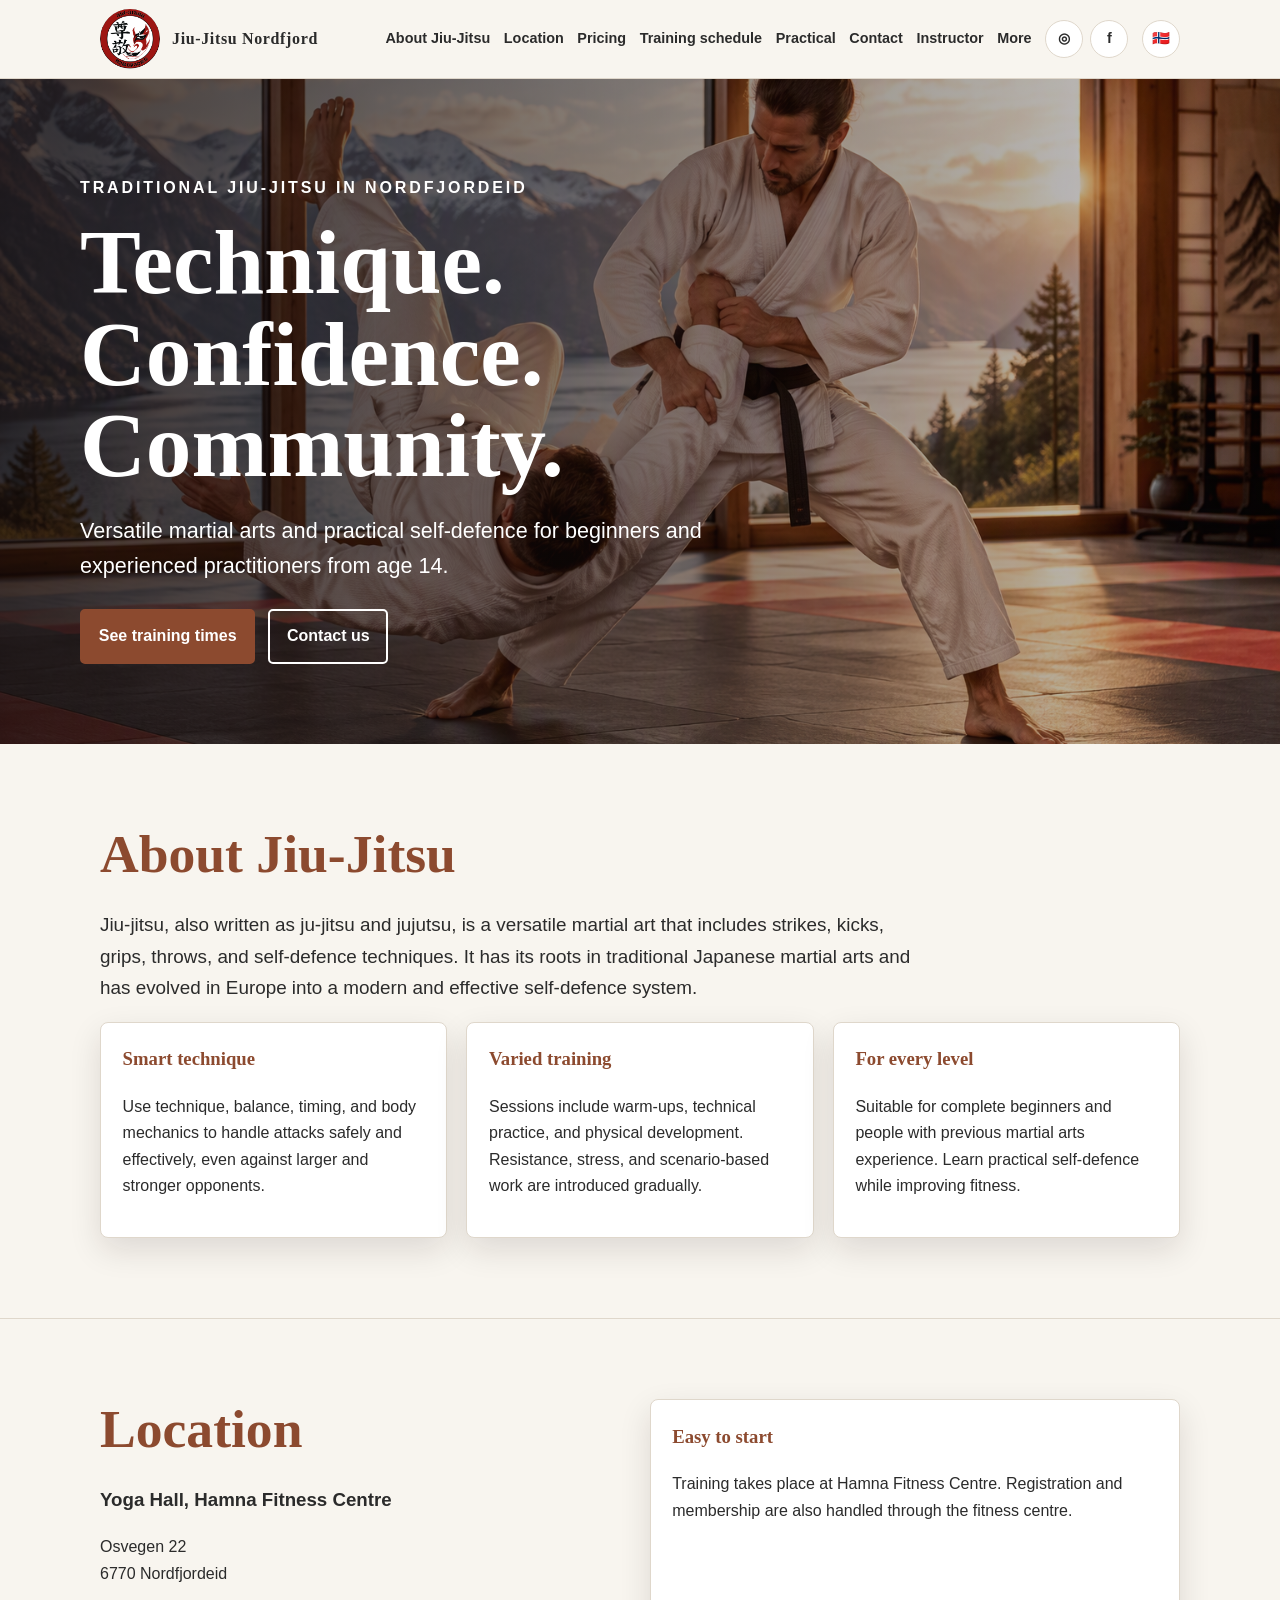
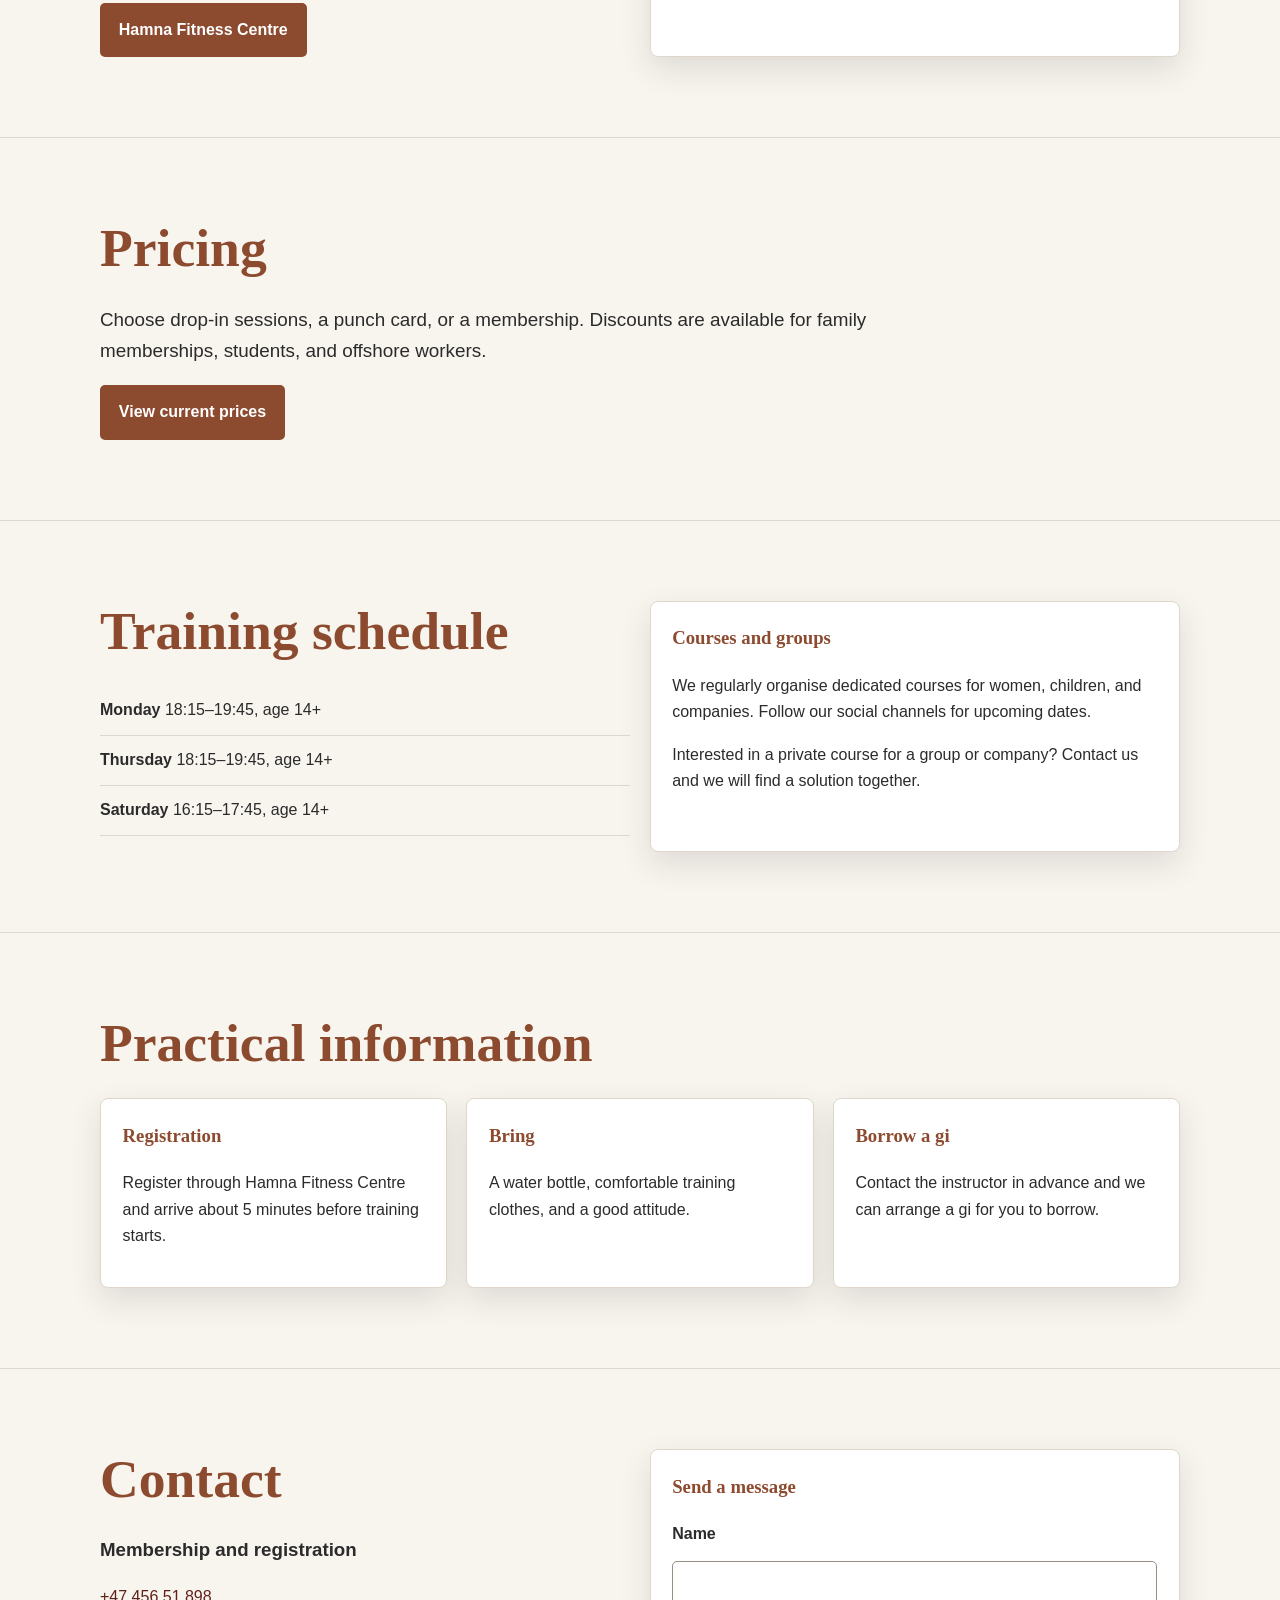
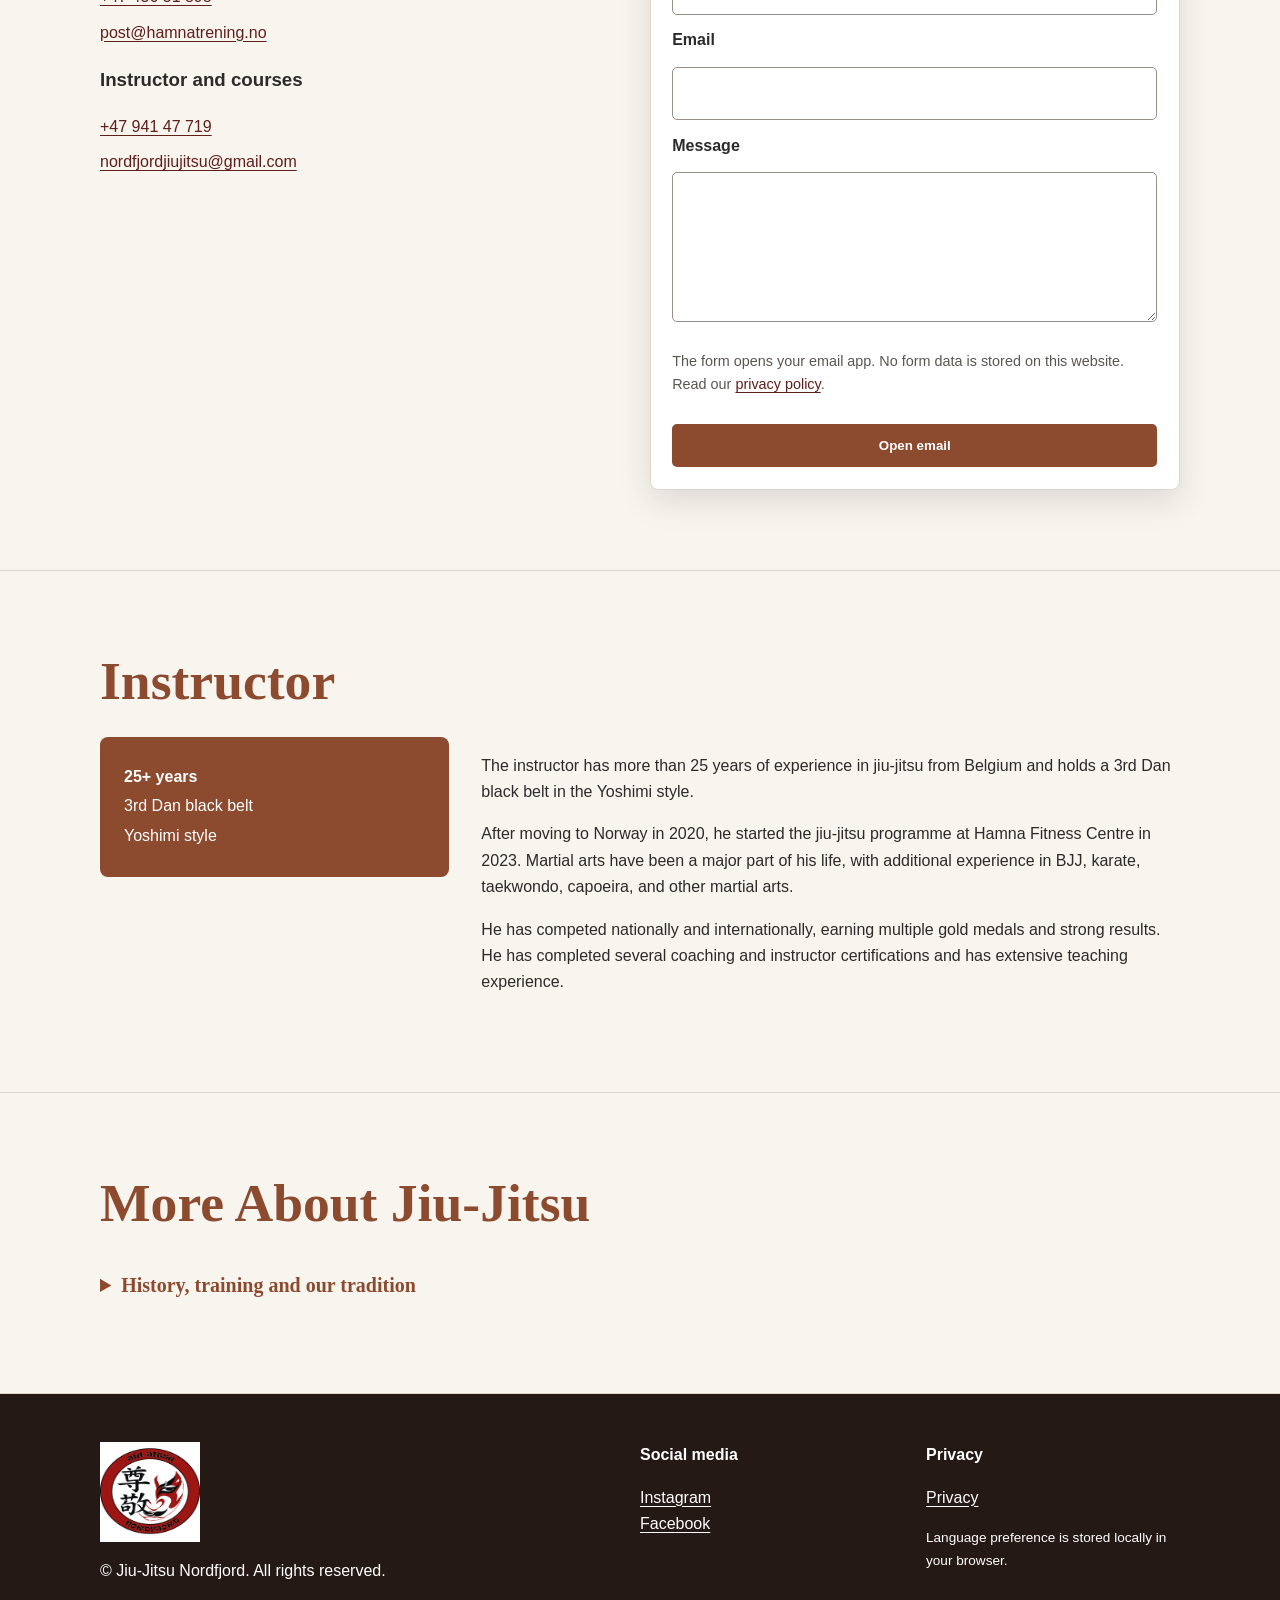
==== en/index.html @ de8ba575 "Add files via upload" ====
<!doctype html><html lang="en"><head><meta charset="utf-8"><meta name="viewport" content="width=device-width,initial-scale=1"><title>Jiu-Jitsu Nordfjord | Self-defence and martial arts in Nordfjordeid</title><meta name="description" content="Traditional jiu-jitsu training in Nordfjordeid. Learn self-defence, throws, strikes, grappling and movement in an inclusive group."><meta property="og:title" content="Jiu-Jitsu Nordfjord | Self-defence and martial arts in Nordfjordeid"><meta property="og:description" content="Traditional jiu-jitsu training in Nordfjordeid. Learn self-defence, throws, strikes, grappling and movement in an inclusive group."><meta property="og:type" content="website"><meta property="og:image" content="../assets/images/banner.png"><link rel="canonical" href="[FYLL INN ENDELEG URL]"><link rel="alternate" hreflang="nn" href="[FYLL INN NORSK URL]"><link rel="alternate" hreflang="en" href="[FYLL INN ENGELSK URL]"><link rel="icon" href="../favicon.png"><link rel="manifest" href="../site.webmanifest"><link rel="stylesheet" href="../assets/css/style.css"><script type="application/ld+json">{"@context":"https://schema.org","@type":"SportsOrganization","name":"Jiu-Jitsu Nordfjord","url":"[FYLL INN ENDELEG DOMENE]","email":"nordfjordjiujitsu@gmail.com","telephone":"+47 941 47 719","address":{"@type":"PostalAddress","streetAddress":"Osvegen 22","postalCode":"6770","addressLocality":"Nordfjordeid","addressCountry":"NO"},"sameAs":["https://www.instagram.com/jiujitsu.nordfjord/","https://www.facebook.com/p/Jiu-jitsu-Nordfjord-61555024577188/"]}</script></head><body data-base="../"><a class="skip" href="#about">Skip to content</a><header class="topbar"><nav class="nav" aria-label="Main navigation"><a class="brand" href="#top"><img src="../assets/images/logo.jpg" alt="Jiu-Jitsu Nordfjord logo"><span>Jiu-Jitsu Nordfjord</span></a><button class="menu" aria-expanded="false" aria-controls="navlinks">Menu</button><div id="navlinks" class="navlinks"><a href="#about">About Jiu-Jitsu</a><a href="#location">Location</a><a href="#price">Pricing</a><a href="#schedule">Training schedule</a><a href="#practical">Practical</a><a href="#contact">Contact</a><a href="#instructor">Instructor</a><a href="#more">More</a><div class="social" aria-label="Social media"><a class="iconlink" href="https://www.instagram.com/jiujitsu.nordfjord/" aria-label="Instagram">◎</a><a class="iconlink" href="https://www.facebook.com/p/Jiu-jitsu-Nordfjord-61555024577188/" aria-label="Facebook">f</a></div><a class="lang" data-lang="nn" href="../index.html" lang="nn" aria-label="Norsk">🇳🇴</a></div></nav></header><section class="hero"><div class="hero-inner"><p class="eyebrow">Traditional jiu-jitsu in Nordfjordeid</p><h1>Technique. Confidence. Community.</h1><p class="lead">Versatile martial arts and practical self-defence for beginners and experienced practitioners from age 14.</p><div class="actions"><a class="btn" href="#schedule">See training times</a><a class="btn alt" href="#contact">Contact us</a></div></div></section>
<main><section id="about" class="section"><div class="wrap"><h2>About Jiu-Jitsu</h2><p class="intro">Jiu-jitsu, also written as ju-jitsu and jujutsu, is a versatile martial art that includes strikes, kicks, grips, throws, and self-defence techniques. It has its roots in traditional Japanese martial arts and has evolved in Europe into a modern and effective self-defence system.</p><div class="grid"><div class="card"><h3>Smart technique</h3><p>Use technique, balance, timing, and body mechanics to handle attacks safely and effectively, even against larger and stronger opponents.</p></div><div class="card"><h3>Varied training</h3><p>Sessions include warm-ups, technical practice, and physical development. Resistance, stress, and scenario-based work are introduced gradually.</p></div><div class="card"><h3>For every level</h3><p>Suitable for complete beginners and people with previous martial arts experience. Learn practical self-defence while improving fitness.</p></div></div></div></section>
<section id="location" class="section"><div class="wrap grid two"><div><h2>Location</h2><h3>Yoga Hall, Hamna Fitness Centre</h3><p>Osvegen 22<br>6770 Nordfjordeid</p><a class="btn" href="https://hamnatrening.no/">Hamna Fitness Centre</a></div><div class="card"><h3>Easy to start</h3><p>Training takes place at Hamna Fitness Centre. Registration and membership are also handled through the fitness centre.</p></div></div></section>
<section id="price" class="section"><div class="wrap"><h2>Pricing</h2><p class="intro">Choose drop-in sessions, a punch card, or a membership. Discounts are available for family memberships, students, and offshore workers.</p><a class="btn" href="https://hamnatrening.no/nyemedlemskap">View current prices</a></div></section>
<section id="schedule" class="section"><div class="wrap grid two"><div><h2>Training schedule</h2><ul class="schedule"><li><strong>Monday</strong> 18:15–19:45, age 14+</li><li><strong>Thursday</strong> 18:15–19:45, age 14+</li><li><strong>Saturday</strong> 16:15–17:45, age 14+</li></ul></div><div class="card"><h3>Courses and groups</h3><p>We regularly organise dedicated courses for women, children, and companies. Follow our social channels for upcoming dates.</p><p>Interested in a private course for a group or company? Contact us and we will find a solution together.</p></div></div></section>
<section id="practical" class="section"><div class="wrap"><h2>Practical information</h2><div class="grid"><div class="card"><h3>Registration</h3><p>Register through Hamna Fitness Centre and arrive about 5 minutes before training starts.</p></div><div class="card"><h3>Bring</h3><p>A water bottle, comfortable training clothes, and a good attitude.</p></div><div class="card"><h3>Borrow a gi</h3><p>Contact the instructor in advance and we can arrange a gi for you to borrow.</p></div></div></div></section>
<section id="contact" class="section"><div class="wrap grid two"><div><h2>Contact</h2><h3>Membership and registration</h3><ul class="contact-list"><li><a href="tel:+4745651898">+47 456 51 898</a></li><li><a href="mailto:post@hamnatrening.no">post@hamnatrening.no</a></li></ul><h3>Instructor and courses</h3><ul class="contact-list"><li><a href="tel:+4794147719">+47 941 47 719</a></li><li><a href="mailto:nordfjordjiujitsu@gmail.com">nordfjordjiujitsu@gmail.com</a></li></ul></div><div class="card"><h3>Send a message</h3><form id="contact-form" class="form"><label for="name">Name</label><input id="name" name="name" autocomplete="name" required><label for="email">Email</label><input id="email" name="email" type="email" autocomplete="email" required><label for="message">Message</label><textarea id="message" name="message" required></textarea><p class="note">The form opens your email app. No form data is stored on this website. Read our <a href="privacy.html">privacy policy</a>.</p><button class="btn" type="submit">Open email</button></form></div></div></section>
<section id="instructor" class="section"><div class="wrap"><h2>Instructor</h2><div class="instructor"><div class="badge"><p><strong>25+ years</strong></p><p>3rd Dan black belt</p><p>Yoshimi style</p></div><div><p>The instructor has more than 25 years of experience in jiu-jitsu from Belgium and holds a 3rd Dan black belt in the Yoshimi style.</p><p>After moving to Norway in 2020, he started the jiu-jitsu programme at Hamna Fitness Centre in 2023. Martial arts have been a major part of his life, with additional experience in BJJ, karate, taekwondo, capoeira, and other martial arts.</p><p>He has competed nationally and internationally, earning multiple gold medals and strong results. He has completed several coaching and instructor certifications and has extensive teaching experience.</p></div></div></div></section>
<section id="more" class="section"><div class="wrap"><h2>More About Jiu-Jitsu</h2><details class="details"><summary>History, training and our tradition</summary><p>Jiu-jitsu is a modern and versatile martial art that includes strikes, kicks, grappling, throws, breakfalls, joint locks, and escape techniques. Although its roots lie in traditional Japanese martial arts, it has evolved in Europe under the influence of boxing, wrestling, and other combat disciplines.</p><p>You learn to use an opponent's strength and movement to your advantage through technique, timing, balance, and body mechanics. Training consists of warm-ups, technical drills, practical exercises, sparring, and scenario-based training.</p><p>Our club is built on a European jiu-jitsu tradition that traces its roots to the Japanese pioneers who introduced jujutsu to Europe in the early 1900s. The style has been refined through several generations of instructors, with a focus on practical self-defence and effective teaching.</p><p>We create an inclusive environment where training is adapted to the participant's level and goals. Everyone is warmly welcome to join.</p></details></div></section></main><footer class="footer"><div class="wrap footer-grid"><div><img src="../assets/images/logo.jpg" alt="" width="100" height="100"><p>© Jiu-Jitsu Nordfjord. All rights reserved.</p></div><div><strong>Social media</strong><p><a href="https://www.instagram.com/jiujitsu.nordfjord/">Instagram</a><br><a href="https://www.facebook.com/p/Jiu-jitsu-Nordfjord-61555024577188/">Facebook</a></p></div><div><strong>Privacy</strong><p><a href="privacy.html">Privacy</a></p><p class="small">Language preference is stored locally in your browser.</p></div></div></footer><script src="../assets/js/main.js" defer></script></body></html>
---- assets/css/style.css ----
:root{--ink:#2b2b2b;--paper:#f8f5ef;--accent:#8c4a2f;--deep:#601f19;--white:#fff;--line:#dfd7cb;--shadow:0 12px 32px rgba(30,20,15,.12);--max:1120px}
*{box-sizing:border-box}html{scroll-behavior:smooth;scroll-padding-top:90px}body{margin:0;color:var(--ink);background:var(--paper);font-family:Lato,Arial,sans-serif;line-height:1.65}img{max-width:100%;display:block}a{color:var(--deep);text-underline-offset:3px}.skip{position:absolute;left:-9999px}.skip:focus{left:1rem;top:1rem;z-index:999;background:#fff;padding:.8rem}.topbar{position:sticky;top:0;z-index:100;background:rgba(248,245,239,.96);border-bottom:1px solid var(--line);backdrop-filter:blur(8px)}.nav{max-width:var(--max);margin:auto;min-height:78px;padding:.55rem 1.25rem;display:flex;align-items:center;gap:1rem}.brand{display:flex;align-items:center;gap:.75rem;text-decoration:none;color:var(--ink);font-family:Cinzel,Georgia,serif;font-weight:700;letter-spacing:.04em}.brand img{width:60px;height:60px;border-radius:50%;object-fit:cover}.navlinks{margin-left:auto;display:flex;align-items:center;gap:.85rem}.navlinks a{text-decoration:none;color:var(--ink);font-size:.9rem;font-weight:700}.navlinks a:hover,.navlinks a:focus{color:var(--accent)}.social{display:flex;gap:.45rem}.iconlink,.lang{display:inline-grid;place-items:center;min-width:38px;height:38px;border:1px solid var(--line);border-radius:20px;background:#fff;text-decoration:none;font-weight:800}.menu{display:none;border:1px solid var(--line);background:#fff;border-radius:8px;padding:.65rem;font-weight:700}.hero{min-height:72vh;position:relative;display:grid;place-items:center;color:#fff;background:linear-gradient(90deg,rgba(20,10,8,.78),rgba(20,10,8,.2)),url('../images/banner.png') center/cover}.hero-inner{width:min(var(--max),calc(100% - 2.5rem));padding:5rem 0}.eyebrow{text-transform:uppercase;letter-spacing:.18em;font-weight:800}.hero h1{font:700 clamp(2.5rem,8vw,5.7rem)/1 Cinzel,Georgia,serif;margin:.4rem 0;max-width:850px}.lead{font-size:clamp(1.1rem,2vw,1.35rem);max-width:680px}.actions{display:flex;gap:.8rem;flex-wrap:wrap;margin-top:1.6rem}.btn{display:inline-block;border-radius:5px;padding:.75rem 1.05rem;background:var(--accent);color:#fff;text-decoration:none;font-weight:800;border:2px solid var(--accent)}.btn.alt{background:transparent;border-color:#fff}.wrap{max-width:var(--max);margin:auto;padding:0 1.25rem}.section{padding:5rem 0;border-bottom:1px solid var(--line)}.section h2,.legal h1{font:700 clamp(2rem,5vw,3.35rem)/1.15 Cinzel,Georgia,serif;color:var(--accent);margin:0 0 1.5rem}.intro{font-size:1.18rem;max-width:830px}.grid{display:grid;grid-template-columns:repeat(3,1fr);gap:1.2rem}.grid.two{grid-template-columns:repeat(2,1fr)}.card{background:#fff;border:1px solid var(--line);padding:1.35rem;border-radius:8px;box-shadow:var(--shadow)}.card h3{font-family:Cinzel,Georgia,serif;color:var(--accent);margin-top:0}.schedule{list-style:none;padding:0}.schedule li{padding:.7rem 0;border-bottom:1px solid var(--line)}.contact-list{list-style:none;padding:0}.contact-list li{margin:.55rem 0}.form{display:grid;gap:.8rem}.form label{font-weight:800}.form input,.form textarea{width:100%;padding:.8rem;border:1px solid #978f84;border-radius:5px;background:#fff;font:inherit}.form textarea{min-height:150px}.note{font-size:.9rem;color:#5d554e}.instructor{display:grid;grid-template-columns:1fr 2fr;gap:2rem;align-items:start}.badge{background:var(--accent);color:#fff;padding:1.5rem;border-radius:8px}.badge p{margin:.2rem 0}.details{max-width:850px}.details summary{cursor:pointer;font:700 1.25rem Cinzel,Georgia,serif;color:var(--accent);padding:1rem 0}.details[open] summary{margin-bottom:1rem}.footer{background:#241915;color:#fff;padding:3rem 0}.footer a{color:#fff}.footer-grid{display:grid;grid-template-columns:2fr 1fr 1fr;gap:2rem}.legal{max-width:900px;margin:auto;padding:4rem 1.25rem}.legal h2{font-family:Cinzel,Georgia,serif;color:var(--accent);margin-top:2rem}.placeholder{background:#fff1c9;border-left:4px solid #bb7b00;padding:.8rem}.small{font-size:.85rem}.generated-note{font-size:.78rem;opacity:.85}
@media(max-width:900px){.menu{display:block;margin-left:auto}.navlinks{display:none;position:absolute;top:78px;left:0;right:0;background:var(--paper);padding:1rem 1.25rem;border-bottom:1px solid var(--line);flex-direction:column;align-items:flex-start}.navlinks.open{display:flex}.grid,.grid.two,.instructor,.footer-grid{grid-template-columns:1fr}.hero{min-height:64vh}.section{padding:3.5rem 0}.brand span{font-size:.9rem}}
@media(prefers-reduced-motion:reduce){html{scroll-behavior:auto}*{animation:none!important;transition:none!important}}
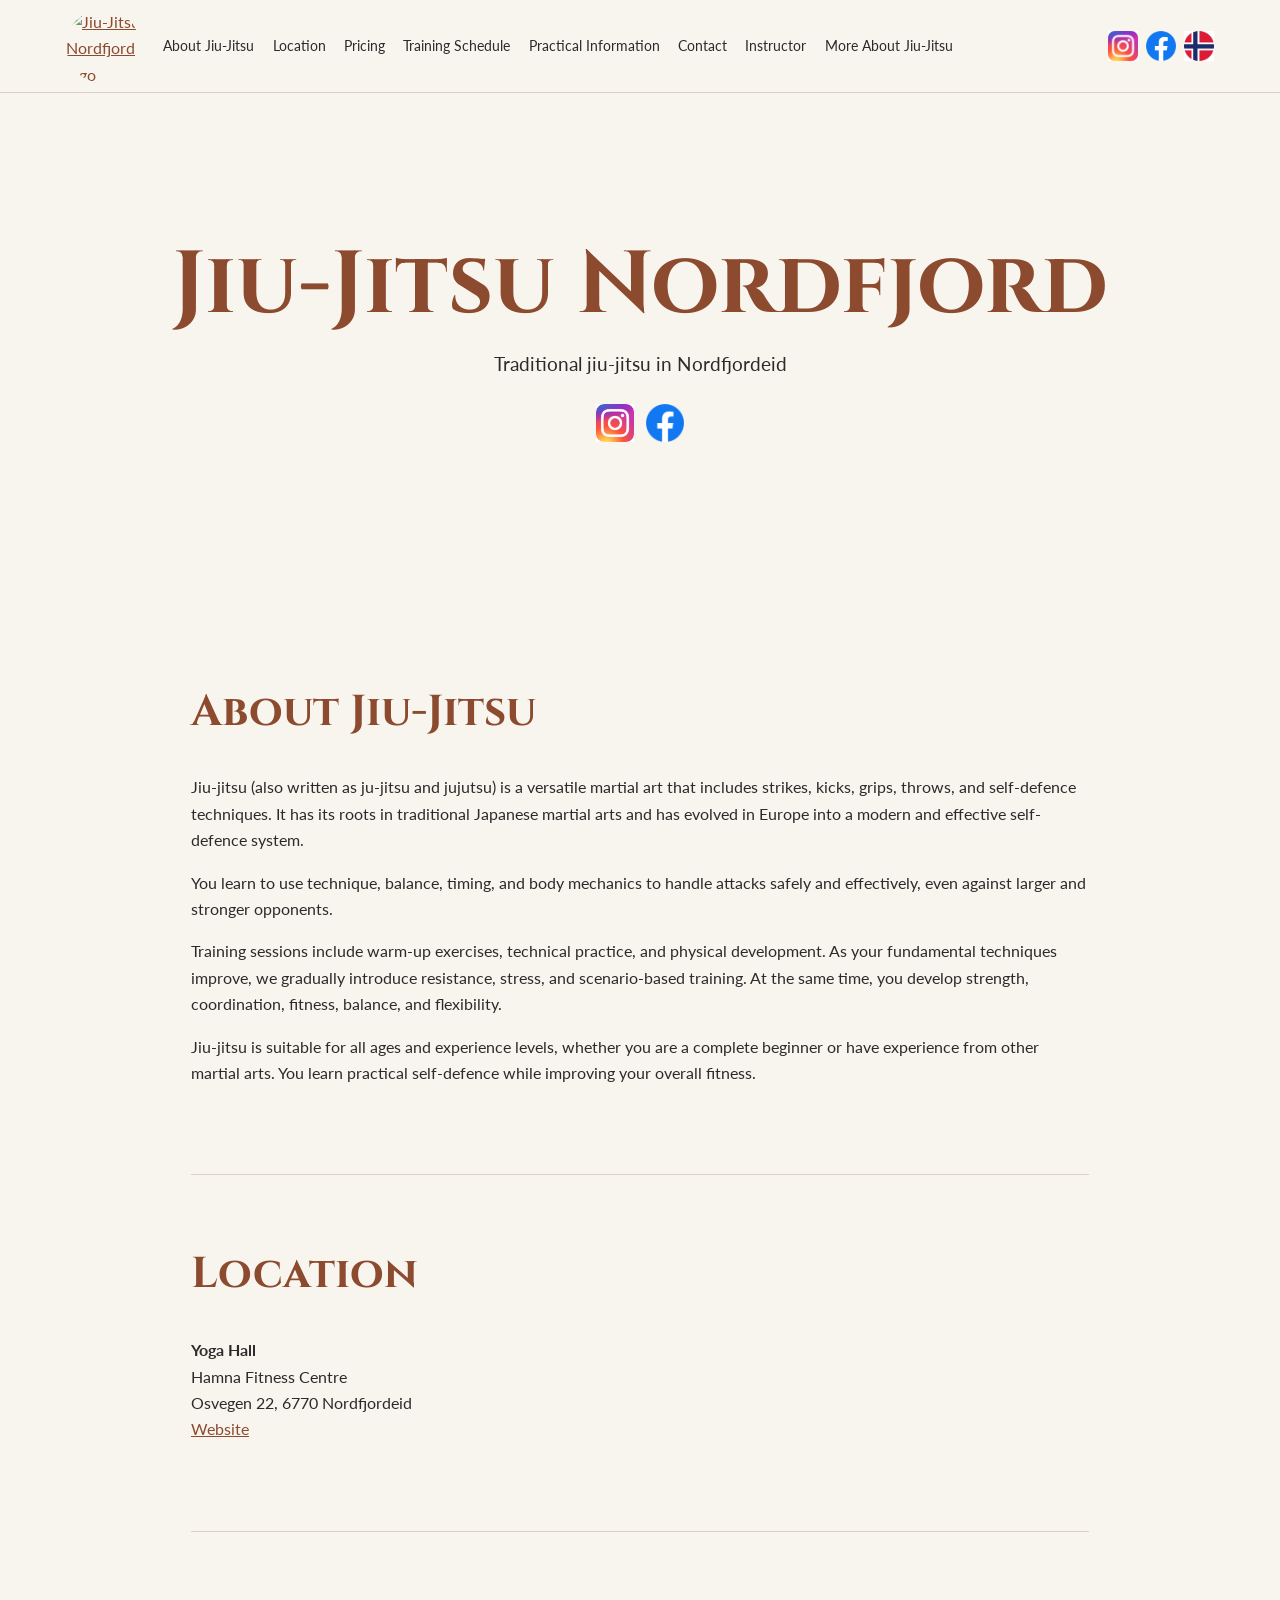
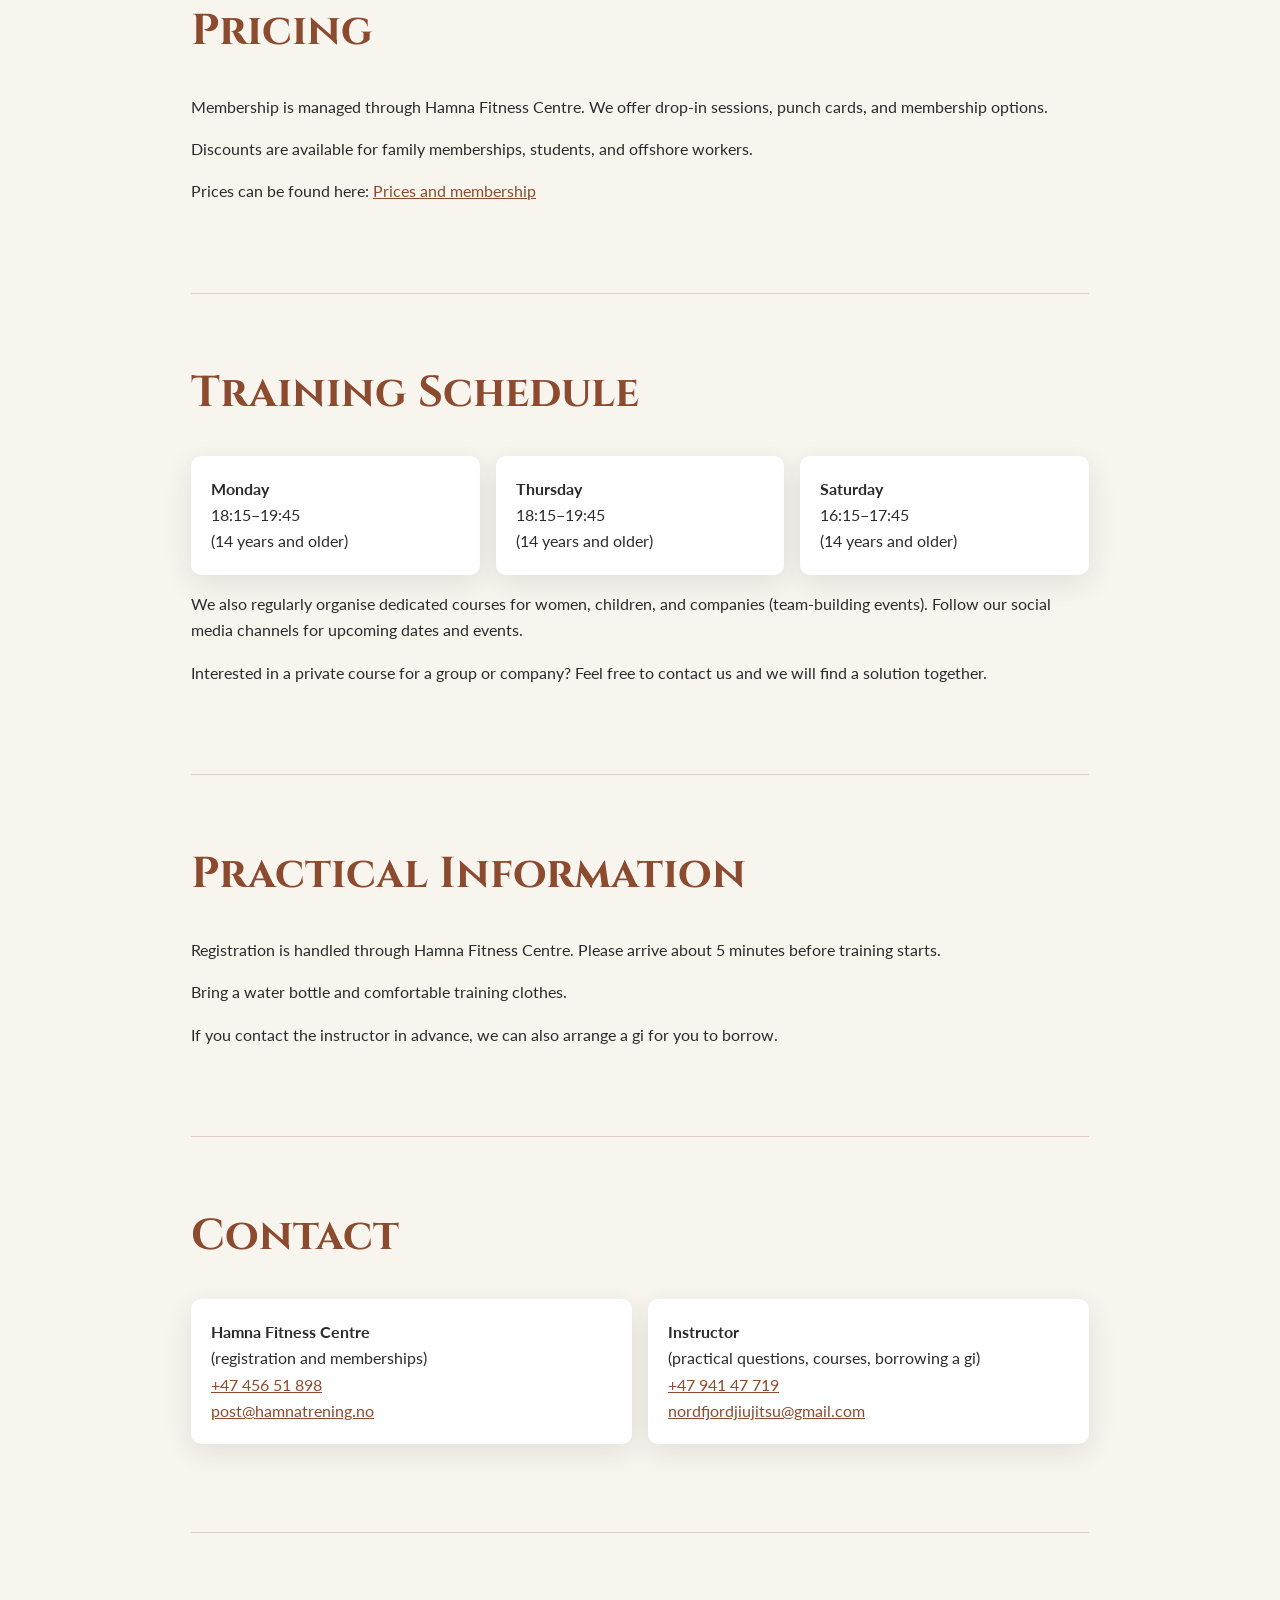
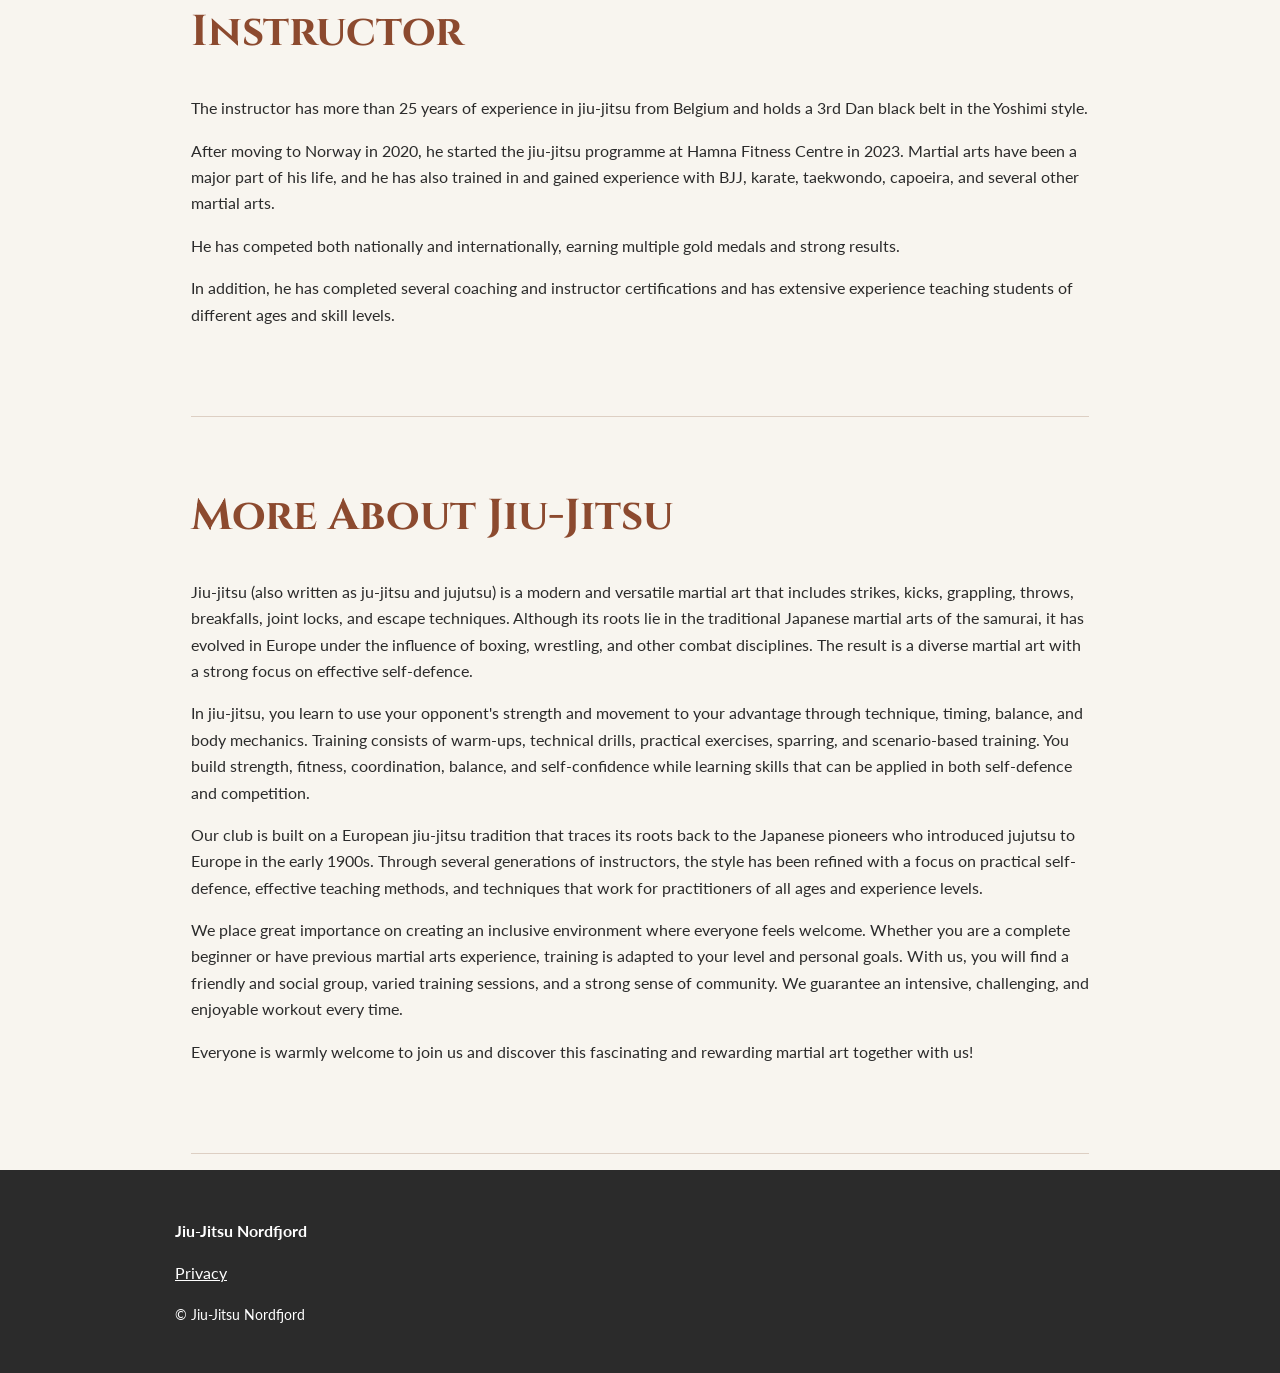
==== commit d9d65f6e: "Update" ====
--- a/en/index.html
+++ b/en/index.html
@@ -1,9 +1 @@
-<!doctype html><html lang="en"><head><meta charset="utf-8"><meta name="viewport" content="width=device-width,initial-scale=1"><title>Jiu-Jitsu Nordfjord | Self-defence and martial arts in Nordfjordeid</title><meta name="description" content="Traditional jiu-jitsu training in Nordfjordeid. Learn self-defence, throws, strikes, grappling and movement in an inclusive group."><meta property="og:title" content="Jiu-Jitsu Nordfjord | Self-defence and martial arts in Nordfjordeid"><meta property="og:description" content="Traditional jiu-jitsu training in Nordfjordeid. Learn self-defence, throws, strikes, grappling and movement in an inclusive group."><meta property="og:type" content="website"><meta property="og:image" content="../assets/images/banner.png"><link rel="canonical" href="[FYLL INN ENDELEG URL]"><link rel="alternate" hreflang="nn" href="[FYLL INN NORSK URL]"><link rel="alternate" hreflang="en" href="[FYLL INN ENGELSK URL]"><link rel="icon" href="../favicon.png"><link rel="manifest" href="../site.webmanifest"><link rel="stylesheet" href="../assets/css/style.css"><script type="application/ld+json">{"@context":"https://schema.org","@type":"SportsOrganization","name":"Jiu-Jitsu Nordfjord","url":"[FYLL INN ENDELEG DOMENE]","email":"nordfjordjiujitsu@gmail.com","telephone":"+47 941 47 719","address":{"@type":"PostalAddress","streetAddress":"Osvegen 22","postalCode":"6770","addressLocality":"Nordfjordeid","addressCountry":"NO"},"sameAs":["https://www.instagram.com/jiujitsu.nordfjord/","https://www.facebook.com/p/Jiu-jitsu-Nordfjord-61555024577188/"]}</script></head><body data-base="../"><a class="skip" href="#about">Skip to content</a><header class="topbar"><nav class="nav" aria-label="Main navigation"><a class="brand" href="#top"><img src="../assets/images/logo.jpg" alt="Jiu-Jitsu Nordfjord logo"><span>Jiu-Jitsu Nordfjord</span></a><button class="menu" aria-expanded="false" aria-controls="navlinks">Menu</button><div id="navlinks" class="navlinks"><a href="#about">About Jiu-Jitsu</a><a href="#location">Location</a><a href="#price">Pricing</a><a href="#schedule">Training schedule</a><a href="#practical">Practical</a><a href="#contact">Contact</a><a href="#instructor">Instructor</a><a href="#more">More</a><div class="social" aria-label="Social media"><a class="iconlink" href="https://www.instagram.com/jiujitsu.nordfjord/" aria-label="Instagram">◎</a><a class="iconlink" href="https://www.facebook.com/p/Jiu-jitsu-Nordfjord-61555024577188/" aria-label="Facebook">f</a></div><a class="lang" data-lang="nn" href="../index.html" lang="nn" aria-label="Norsk">🇳🇴</a></div></nav></header><section class="hero"><div class="hero-inner"><p class="eyebrow">Traditional jiu-jitsu in Nordfjordeid</p><h1>Technique. Confidence. Community.</h1><p class="lead">Versatile martial arts and practical self-defence for beginners and experienced practitioners from age 14.</p><div class="actions"><a class="btn" href="#schedule">See training times</a><a class="btn alt" href="#contact">Contact us</a></div></div></section>
-<main><section id="about" class="section"><div class="wrap"><h2>About Jiu-Jitsu</h2><p class="intro">Jiu-jitsu, also written as ju-jitsu and jujutsu, is a versatile martial art that includes strikes, kicks, grips, throws, and self-defence techniques. It has its roots in traditional Japanese martial arts and has evolved in Europe into a modern and effective self-defence system.</p><div class="grid"><div class="card"><h3>Smart technique</h3><p>Use technique, balance, timing, and body mechanics to handle attacks safely and effectively, even against larger and stronger opponents.</p></div><div class="card"><h3>Varied training</h3><p>Sessions include warm-ups, technical practice, and physical development. Resistance, stress, and scenario-based work are introduced gradually.</p></div><div class="card"><h3>For every level</h3><p>Suitable for complete beginners and people with previous martial arts experience. Learn practical self-defence while improving fitness.</p></div></div></div></section>
-<section id="location" class="section"><div class="wrap grid two"><div><h2>Location</h2><h3>Yoga Hall, Hamna Fitness Centre</h3><p>Osvegen 22<br>6770 Nordfjordeid</p><a class="btn" href="https://hamnatrening.no/">Hamna Fitness Centre</a></div><div class="card"><h3>Easy to start</h3><p>Training takes place at Hamna Fitness Centre. Registration and membership are also handled through the fitness centre.</p></div></div></section>
-<section id="price" class="section"><div class="wrap"><h2>Pricing</h2><p class="intro">Choose drop-in sessions, a punch card, or a membership. Discounts are available for family memberships, students, and offshore workers.</p><a class="btn" href="https://hamnatrening.no/nyemedlemskap">View current prices</a></div></section>
-<section id="schedule" class="section"><div class="wrap grid two"><div><h2>Training schedule</h2><ul class="schedule"><li><strong>Monday</strong> 18:15–19:45, age 14+</li><li><strong>Thursday</strong> 18:15–19:45, age 14+</li><li><strong>Saturday</strong> 16:15–17:45, age 14+</li></ul></div><div class="card"><h3>Courses and groups</h3><p>We regularly organise dedicated courses for women, children, and companies. Follow our social channels for upcoming dates.</p><p>Interested in a private course for a group or company? Contact us and we will find a solution together.</p></div></div></section>
-<section id="practical" class="section"><div class="wrap"><h2>Practical information</h2><div class="grid"><div class="card"><h3>Registration</h3><p>Register through Hamna Fitness Centre and arrive about 5 minutes before training starts.</p></div><div class="card"><h3>Bring</h3><p>A water bottle, comfortable training clothes, and a good attitude.</p></div><div class="card"><h3>Borrow a gi</h3><p>Contact the instructor in advance and we can arrange a gi for you to borrow.</p></div></div></div></section>
-<section id="contact" class="section"><div class="wrap grid two"><div><h2>Contact</h2><h3>Membership and registration</h3><ul class="contact-list"><li><a href="tel:+4745651898">+47 456 51 898</a></li><li><a href="mailto:post@hamnatrening.no">post@hamnatrening.no</a></li></ul><h3>Instructor and courses</h3><ul class="contact-list"><li><a href="tel:+4794147719">+47 941 47 719</a></li><li><a href="mailto:nordfjordjiujitsu@gmail.com">nordfjordjiujitsu@gmail.com</a></li></ul></div><div class="card"><h3>Send a message</h3><form id="contact-form" class="form"><label for="name">Name</label><input id="name" name="name" autocomplete="name" required><label for="email">Email</label><input id="email" name="email" type="email" autocomplete="email" required><label for="message">Message</label><textarea id="message" name="message" required></textarea><p class="note">The form opens your email app. No form data is stored on this website. Read our <a href="privacy.html">privacy policy</a>.</p><button class="btn" type="submit">Open email</button></form></div></div></section>
-<section id="instructor" class="section"><div class="wrap"><h2>Instructor</h2><div class="instructor"><div class="badge"><p><strong>25+ years</strong></p><p>3rd Dan black belt</p><p>Yoshimi style</p></div><div><p>The instructor has more than 25 years of experience in jiu-jitsu from Belgium and holds a 3rd Dan black belt in the Yoshimi style.</p><p>After moving to Norway in 2020, he started the jiu-jitsu programme at Hamna Fitness Centre in 2023. Martial arts have been a major part of his life, with additional experience in BJJ, karate, taekwondo, capoeira, and other martial arts.</p><p>He has competed nationally and internationally, earning multiple gold medals and strong results. He has completed several coaching and instructor certifications and has extensive teaching experience.</p></div></div></div></section>
-<section id="more" class="section"><div class="wrap"><h2>More About Jiu-Jitsu</h2><details class="details"><summary>History, training and our tradition</summary><p>Jiu-jitsu is a modern and versatile martial art that includes strikes, kicks, grappling, throws, breakfalls, joint locks, and escape techniques. Although its roots lie in traditional Japanese martial arts, it has evolved in Europe under the influence of boxing, wrestling, and other combat disciplines.</p><p>You learn to use an opponent's strength and movement to your advantage through technique, timing, balance, and body mechanics. Training consists of warm-ups, technical drills, practical exercises, sparring, and scenario-based training.</p><p>Our club is built on a European jiu-jitsu tradition that traces its roots to the Japanese pioneers who introduced jujutsu to Europe in the early 1900s. The style has been refined through several generations of instructors, with a focus on practical self-defence and effective teaching.</p><p>We create an inclusive environment where training is adapted to the participant's level and goals. Everyone is warmly welcome to join.</p></details></div></section></main><footer class="footer"><div class="wrap footer-grid"><div><img src="../assets/images/logo.jpg" alt="" width="100" height="100"><p>© Jiu-Jitsu Nordfjord. All rights reserved.</p></div><div><strong>Social media</strong><p><a href="https://www.instagram.com/jiujitsu.nordfjord/">Instagram</a><br><a href="https://www.facebook.com/p/Jiu-jitsu-Nordfjord-61555024577188/">Facebook</a></p></div><div><strong>Privacy</strong><p><a href="privacy.html">Privacy</a></p><p class="small">Language preference is stored locally in your browser.</p></div></div></footer><script src="../assets/js/main.js" defer></script></body></html>+<!doctype html><html lang="en"><head><meta charset="utf-8"><meta name="viewport" content="width=device-width,initial-scale=1"><title>Jiu-Jitsu Nordfjord</title><meta name="description" content="Traditional jiu-jitsu in Nordfjordeid. Training for beginners and experienced practitioners aged 14 and over."><link rel="canonical" href="[INVULLEN-DOMENE]/en/"><link rel="alternate" hreflang="nn" href="[INVULLEN-DOMENE]/"><link rel="alternate" hreflang="en" href="[INVULLEN-DOMENE]/en/"><meta property="og:title" content="Jiu-Jitsu Nordfjord"><meta property="og:description" content="Traditional jiu-jitsu in Nordfjordeid. Training for beginners and experienced practitioners aged 14 and over."><meta property="og:type" content="website"><link rel="stylesheet" href="../assets/css/style.css"><link rel="icon" href="../assets/images/Logo.jpg"><script type="application/ld+json">{"@context":"https://schema.org","@type":"SportsOrganization","name":"Jiu-Jitsu Nordfjord","url":"[INVULLEN-DOMENE]","email":"nordfjordjiujitsu@gmail.com","telephone":"+47 941 47 719","address":{"@type":"PostalAddress","streetAddress":"Osvegen 22","postalCode":"6770","addressLocality":"Nordfjordeid","addressCountry":"NO"}}</script></head><body><a class="skip" href="#main">Skip to content</a><header class="topbar"><div class="navwrap"><a class="brand" href="#top"><img src="../assets/images/Logo.jpg" alt="Jiu-Jitsu Nordfjord logo"></a><button class="nav-toggle" aria-expanded="false" aria-controls="nav">Menu</button><nav id="nav" class="nav" aria-label="Jump to"><div class="navlinks"><a href='#about'>About Jiu-Jitsu</a><a href='#location'>Location</a><a href='#pricing'>Pricing</a><a href='#schedule'>Training Schedule</a><a href='#practical'>Practical Information</a><a href='#contact'>Contact</a><a href='#instructor'>Instructor</a><a href='#more'>More About Jiu-Jitsu</a></div><div class="tools"><a class="iconlink" href="https://www.instagram.com/jiujitsu.nordfjord/" aria-label="Instagram"><img src="../assets/images/Instagram_icon.png" alt=""></a><a class="iconlink" href="https://www.facebook.com/p/Jiu-jitsu-Nordfjord-61555024577188/" aria-label="Facebook"><img src="../assets/images/Facebook_icon.png" alt=""></a><a class="iconlink" data-lang="nn" data-auto-lang="nn" href="../" aria-label="Norsk"><img src="../assets/images/Noors_icon.png" alt="Norsk"></a></div></nav></div></header><div id="top" class="hero"><div><h1>Jiu-Jitsu Nordfjord</h1><p>Traditional jiu-jitsu in Nordfjordeid</p><div class="social-row"><a href="https://www.instagram.com/jiujitsu.nordfjord/"><img src="../assets/images/Instagram_icon.png" alt="Instagram"></a><a href="https://www.facebook.com/p/Jiu-jitsu-Nordfjord-61555024577188/"><img src="../assets/images/Facebook_icon.png" alt="Facebook"></a></div></div></div><main id="main" class="main"><section class='section' id='about'><h2>About Jiu-Jitsu</h2><p>Jiu-jitsu (also written as ju-jitsu and jujutsu) is a versatile martial art that includes strikes, kicks, grips, throws, and self-defence techniques. It has its roots in traditional Japanese martial arts and has evolved in Europe into a modern and effective self-defence system.</p><p>You learn to use technique, balance, timing, and body mechanics to handle attacks safely and effectively, even against larger and stronger opponents.</p><p>Training sessions include warm-up exercises, technical practice, and physical development. As your fundamental techniques improve, we gradually introduce resistance, stress, and scenario-based training. At the same time, you develop strength, coordination, fitness, balance, and flexibility.</p><p>Jiu-jitsu is suitable for all ages and experience levels, whether you are a complete beginner or have experience from other martial arts. You learn practical self-defence while improving your overall fitness.</p></section><section class='section' id='location'><h2>Location</h2><p><strong>Yoga Hall</strong><br>Hamna Fitness Centre<br>Osvegen 22, 6770 Nordfjordeid<br><a href='https://hamnatrening.no/'>Website</a></p></section><section class='section' id='pricing'><h2>Pricing</h2><p>Membership is managed through Hamna Fitness Centre. We offer drop-in sessions, punch cards, and membership options.</p><p>Discounts are available for family memberships, students, and offshore workers.</p><p>Prices can be found here: <a href='https://hamnatrening.no/nyemedlemskap'>Prices and membership</a></p></section><section class='section' id='schedule'><h2>Training Schedule</h2><p><div class='cards'><div class='card'><strong>Monday</strong><br>18:15–19:45<br>(14 years and older)</div><div class='card'><strong>Thursday</strong><br>18:15–19:45<br>(14 years and older)</div><div class='card'><strong>Saturday</strong><br>16:15–17:45<br>(14 years and older)</div></div></p><p>We also regularly organise dedicated courses for women, children, and companies (team-building events). Follow our social media channels for upcoming dates and events.</p><p>Interested in a private course for a group or company? Feel free to contact us and we will find a solution together.</p></section><section class='section' id='practical'><h2>Practical Information</h2><p>Registration is handled through Hamna Fitness Centre. Please arrive about 5 minutes before training starts.</p><p>Bring a water bottle and comfortable training clothes.</p><p>If you contact the instructor in advance, we can also arrange a gi for you to borrow.</p></section><section class='section' id='contact'><h2>Contact</h2><p><div class='contact'><div class='card'><strong>Hamna Fitness Centre</strong><br>(registration and memberships)<br><a href='tel:+4745651898'>+47 456 51 898</a><br><a href='mailto:post@hamnatrening.no'>post@hamnatrening.no</a></div><div class='card'><strong>Instructor</strong><br>(practical questions, courses, borrowing a gi)<br><a href='tel:+4794147719'>+47 941 47 719</a><br><a href='mailto:nordfjordjiujitsu@gmail.com'>nordfjordjiujitsu@gmail.com</a></div></div></p></section><section class='section' id='instructor'><h2>Instructor</h2><p>The instructor has more than 25 years of experience in jiu-jitsu from Belgium and holds a 3rd Dan black belt in the Yoshimi style.</p><p>After moving to Norway in 2020, he started the jiu-jitsu programme at Hamna Fitness Centre in 2023. Martial arts have been a major part of his life, and he has also trained in and gained experience with BJJ, karate, taekwondo, capoeira, and several other martial arts.</p><p>He has competed both nationally and internationally, earning multiple gold medals and strong results.</p><p>In addition, he has completed several coaching and instructor certifications and has extensive experience teaching students of different ages and skill levels.</p></section><section class='section' id='more'><h2>More About Jiu-Jitsu</h2><p>Jiu-jitsu (also written as ju-jitsu and jujutsu) is a modern and versatile martial art that includes strikes, kicks, grappling, throws, breakfalls, joint locks, and escape techniques. Although its roots lie in the traditional Japanese martial arts of the samurai, it has evolved in Europe under the influence of boxing, wrestling, and other combat disciplines. The result is a diverse martial art with a strong focus on effective self-defence.</p><p>In jiu-jitsu, you learn to use your opponent's strength and movement to your advantage through technique, timing, balance, and body mechanics. Training consists of warm-ups, technical drills, practical exercises, sparring, and scenario-based training. You build strength, fitness, coordination, balance, and self-confidence while learning skills that can be applied in both self-defence and competition.</p><p>Our club is built on a European jiu-jitsu tradition that traces its roots back to the Japanese pioneers who introduced jujutsu to Europe in the early 1900s. Through several generations of instructors, the style has been refined with a focus on practical self-defence, effective teaching methods, and techniques that work for practitioners of all ages and experience levels.</p><p>We place great importance on creating an inclusive environment where everyone feels welcome. Whether you are a complete beginner or have previous martial arts experience, training is adapted to your level and personal goals. With us, you will find a friendly and social group, varied training sessions, and a strong sense of community. We guarantee an intensive, challenging, and enjoyable workout every time.</p><p>Everyone is warmly welcome to join us and discover this fascinating and rewarding martial art together with us!</p></section></main><footer class="footer"><div class="footer-inner"><p><strong>Jiu-Jitsu Nordfjord</strong></p><p><a href="../en/privacy/">Privacy</a></p><p class="muted">© Jiu-Jitsu Nordfjord</p></div></footer><script src="../assets/js/main.js"></script></body></html>
--- a/assets/css/style.css
+++ b/assets/css/style.css
@@ -1,4 +1,3 @@
-:root{--ink:#2b2b2b;--paper:#f8f5ef;--accent:#8c4a2f;--deep:#601f19;--white:#fff;--line:#dfd7cb;--shadow:0 12px 32px rgba(30,20,15,.12);--max:1120px}
-*{box-sizing:border-box}html{scroll-behavior:smooth;scroll-padding-top:90px}body{margin:0;color:var(--ink);background:var(--paper);font-family:Lato,Arial,sans-serif;line-height:1.65}img{max-width:100%;display:block}a{color:var(--deep);text-underline-offset:3px}.skip{position:absolute;left:-9999px}.skip:focus{left:1rem;top:1rem;z-index:999;background:#fff;padding:.8rem}.topbar{position:sticky;top:0;z-index:100;background:rgba(248,245,239,.96);border-bottom:1px solid var(--line);backdrop-filter:blur(8px)}.nav{max-width:var(--max);margin:auto;min-height:78px;padding:.55rem 1.25rem;display:flex;align-items:center;gap:1rem}.brand{display:flex;align-items:center;gap:.75rem;text-decoration:none;color:var(--ink);font-family:Cinzel,Georgia,serif;font-weight:700;letter-spacing:.04em}.brand img{width:60px;height:60px;border-radius:50%;object-fit:cover}.navlinks{margin-left:auto;display:flex;align-items:center;gap:.85rem}.navlinks a{text-decoration:none;color:var(--ink);font-size:.9rem;font-weight:700}.navlinks a:hover,.navlinks a:focus{color:var(--accent)}.social{display:flex;gap:.45rem}.iconlink,.lang{display:inline-grid;place-items:center;min-width:38px;height:38px;border:1px solid var(--line);border-radius:20px;background:#fff;text-decoration:none;font-weight:800}.menu{display:none;border:1px solid var(--line);background:#fff;border-radius:8px;padding:.65rem;font-weight:700}.hero{min-height:72vh;position:relative;display:grid;place-items:center;color:#fff;background:linear-gradient(90deg,rgba(20,10,8,.78),rgba(20,10,8,.2)),url('../images/banner.png') center/cover}.hero-inner{width:min(var(--max),calc(100% - 2.5rem));padding:5rem 0}.eyebrow{text-transform:uppercase;letter-spacing:.18em;font-weight:800}.hero h1{font:700 clamp(2.5rem,8vw,5.7rem)/1 Cinzel,Georgia,serif;margin:.4rem 0;max-width:850px}.lead{font-size:clamp(1.1rem,2vw,1.35rem);max-width:680px}.actions{display:flex;gap:.8rem;flex-wrap:wrap;margin-top:1.6rem}.btn{display:inline-block;border-radius:5px;padding:.75rem 1.05rem;background:var(--accent);color:#fff;text-decoration:none;font-weight:800;border:2px solid var(--accent)}.btn.alt{background:transparent;border-color:#fff}.wrap{max-width:var(--max);margin:auto;padding:0 1.25rem}.section{padding:5rem 0;border-bottom:1px solid var(--line)}.section h2,.legal h1{font:700 clamp(2rem,5vw,3.35rem)/1.15 Cinzel,Georgia,serif;color:var(--accent);margin:0 0 1.5rem}.intro{font-size:1.18rem;max-width:830px}.grid{display:grid;grid-template-columns:repeat(3,1fr);gap:1.2rem}.grid.two{grid-template-columns:repeat(2,1fr)}.card{background:#fff;border:1px solid var(--line);padding:1.35rem;border-radius:8px;box-shadow:var(--shadow)}.card h3{font-family:Cinzel,Georgia,serif;color:var(--accent);margin-top:0}.schedule{list-style:none;padding:0}.schedule li{padding:.7rem 0;border-bottom:1px solid var(--line)}.contact-list{list-style:none;padding:0}.contact-list li{margin:.55rem 0}.form{display:grid;gap:.8rem}.form label{font-weight:800}.form input,.form textarea{width:100%;padding:.8rem;border:1px solid #978f84;border-radius:5px;background:#fff;font:inherit}.form textarea{min-height:150px}.note{font-size:.9rem;color:#5d554e}.instructor{display:grid;grid-template-columns:1fr 2fr;gap:2rem;align-items:start}.badge{background:var(--accent);color:#fff;padding:1.5rem;border-radius:8px}.badge p{margin:.2rem 0}.details{max-width:850px}.details summary{cursor:pointer;font:700 1.25rem Cinzel,Georgia,serif;color:var(--accent);padding:1rem 0}.details[open] summary{margin-bottom:1rem}.footer{background:#241915;color:#fff;padding:3rem 0}.footer a{color:#fff}.footer-grid{display:grid;grid-template-columns:2fr 1fr 1fr;gap:2rem}.legal{max-width:900px;margin:auto;padding:4rem 1.25rem}.legal h2{font-family:Cinzel,Georgia,serif;color:var(--accent);margin-top:2rem}.placeholder{background:#fff1c9;border-left:4px solid #bb7b00;padding:.8rem}.small{font-size:.85rem}.generated-note{font-size:.78rem;opacity:.85}
-@media(max-width:900px){.menu{display:block;margin-left:auto}.navlinks{display:none;position:absolute;top:78px;left:0;right:0;background:var(--paper);padding:1rem 1.25rem;border-bottom:1px solid var(--line);flex-direction:column;align-items:flex-start}.navlinks.open{display:flex}.grid,.grid.two,.instructor,.footer-grid{grid-template-columns:1fr}.hero{min-height:64vh}.section{padding:3.5rem 0}.brand span{font-size:.9rem}}
-@media(prefers-reduced-motion:reduce){html{scroll-behavior:auto}*{animation:none!important;transition:none!important}}
+@import url('https://fonts.googleapis.com/css2?family=Cinzel:wght@600;700&family=Lato:wght@400;700&display=swap');
+:root{--text:#2b2b2b;--bg:#f8f5ef;--accent:#8c4a2f;--white:#fff;--line:#ddcfc3;--shadow:0 8px 28px rgba(44,32,25,.10)}*{box-sizing:border-box}html{scroll-behavior:smooth}body{margin:0;background:var(--bg);color:var(--text);font-family:Lato,Arial,sans-serif;line-height:1.65}a{color:var(--accent)}img{max-width:100%}.skip{position:absolute;left:-9999px}.skip:focus{left:1rem;top:1rem;background:#fff;padding:.7rem;z-index:50}.topbar{position:sticky;top:0;z-index:20;background:rgba(248,245,239,.97);border-bottom:1px solid var(--line)}.navwrap{max-width:1180px;margin:auto;display:flex;align-items:center;gap:1rem;padding:.55rem 1rem}.brand img{width:74px;height:74px;border-radius:50%;object-fit:cover;display:block}.nav-toggle{display:none;margin-left:auto;background:var(--accent);color:white;border:0;border-radius:6px;padding:.65rem .8rem;font-weight:700}.nav{display:flex;align-items:center;gap:.65rem;flex:1}.navlinks{display:flex;gap:.25rem;flex-wrap:wrap}.navlinks a{color:var(--text);text-decoration:none;padding:.35rem .45rem;border-radius:4px;font-size:.9rem}.navlinks a:hover,.navlinks a:focus{background:#ede2d8}.tools{display:flex;gap:.5rem;margin-left:auto}.iconlink img{width:30px;height:30px;object-fit:contain;display:block}.hero{min-height:56vh;display:grid;place-items:center;text-align:center;padding:5rem 1rem;background:linear-gradient(rgba(248,245,239,.78),rgba(248,245,239,.94)),url('../images/Logo.jpg') center/460px no-repeat}.hero h1{font-family:Cinzel,serif;color:var(--accent);font-size:clamp(2.3rem,7vw,5.5rem);line-height:1.05;margin:0}.hero p{font-size:1.2rem;max-width:700px;margin:1rem auto 0}.main{max-width:930px;margin:auto;padding:1rem}.section{scroll-margin-top:105px;padding:4.5rem 0;border-bottom:1px solid var(--line)}h1,h2,h3{font-family:Cinzel,serif;color:var(--accent);line-height:1.25}h2{font-size:clamp(1.8rem,4vw,2.7rem);margin-top:0}.cards{display:grid;grid-template-columns:repeat(3,1fr);gap:1rem}.card{background:var(--white);padding:1.25rem;border-radius:10px;box-shadow:var(--shadow)}.contact{display:grid;grid-template-columns:1fr 1fr;gap:1rem}.button{display:inline-block;background:var(--accent);color:white;text-decoration:none;padding:.7rem 1rem;border-radius:7px;font-weight:700}.footer{background:#2b2b2b;color:white;padding:2rem 1rem}.footer-inner{max-width:930px;margin:auto}.footer a{color:white}.muted{font-size:.9rem}.legal{max-width:850px;margin:2rem auto;padding:1rem}.notice{border-left:4px solid var(--accent);background:white;padding:1rem}.social-row{display:flex;gap:.8rem;justify-content:center;margin-top:1.5rem}.social-row img{width:38px;height:38px;object-fit:contain}
+@media(max-width:860px){.navwrap{flex-wrap:wrap}.brand img{width:56px;height:56px}.nav-toggle{display:block}.nav{display:none;width:100%;align-items:flex-start}.nav.open{display:flex;flex-direction:column}.navlinks{display:flex;flex-direction:column;width:100%}.navlinks a{padding:.6rem}.tools{margin:0}.cards,.contact{grid-template-columns:1fr}.hero{min-height:44vh;background-size:300px}.section{scroll-margin-top:80px;padding:3rem 0}}
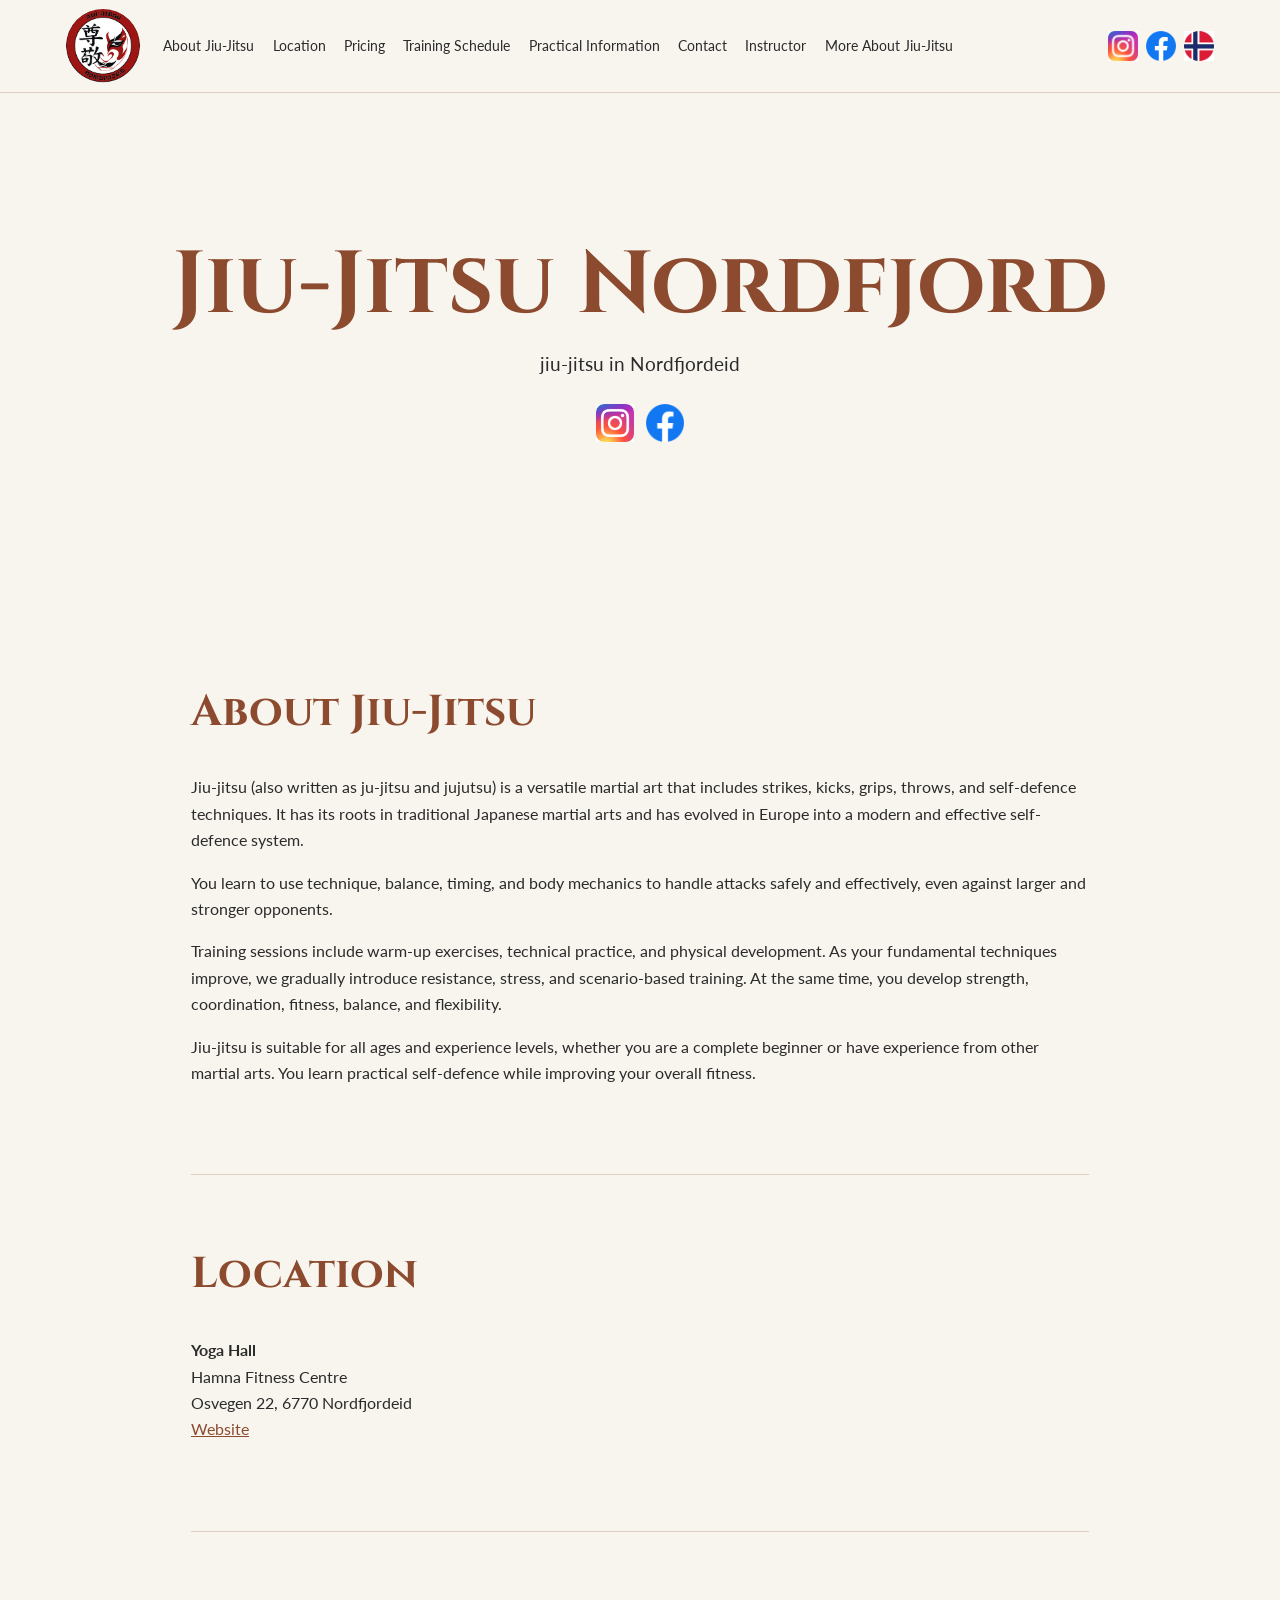
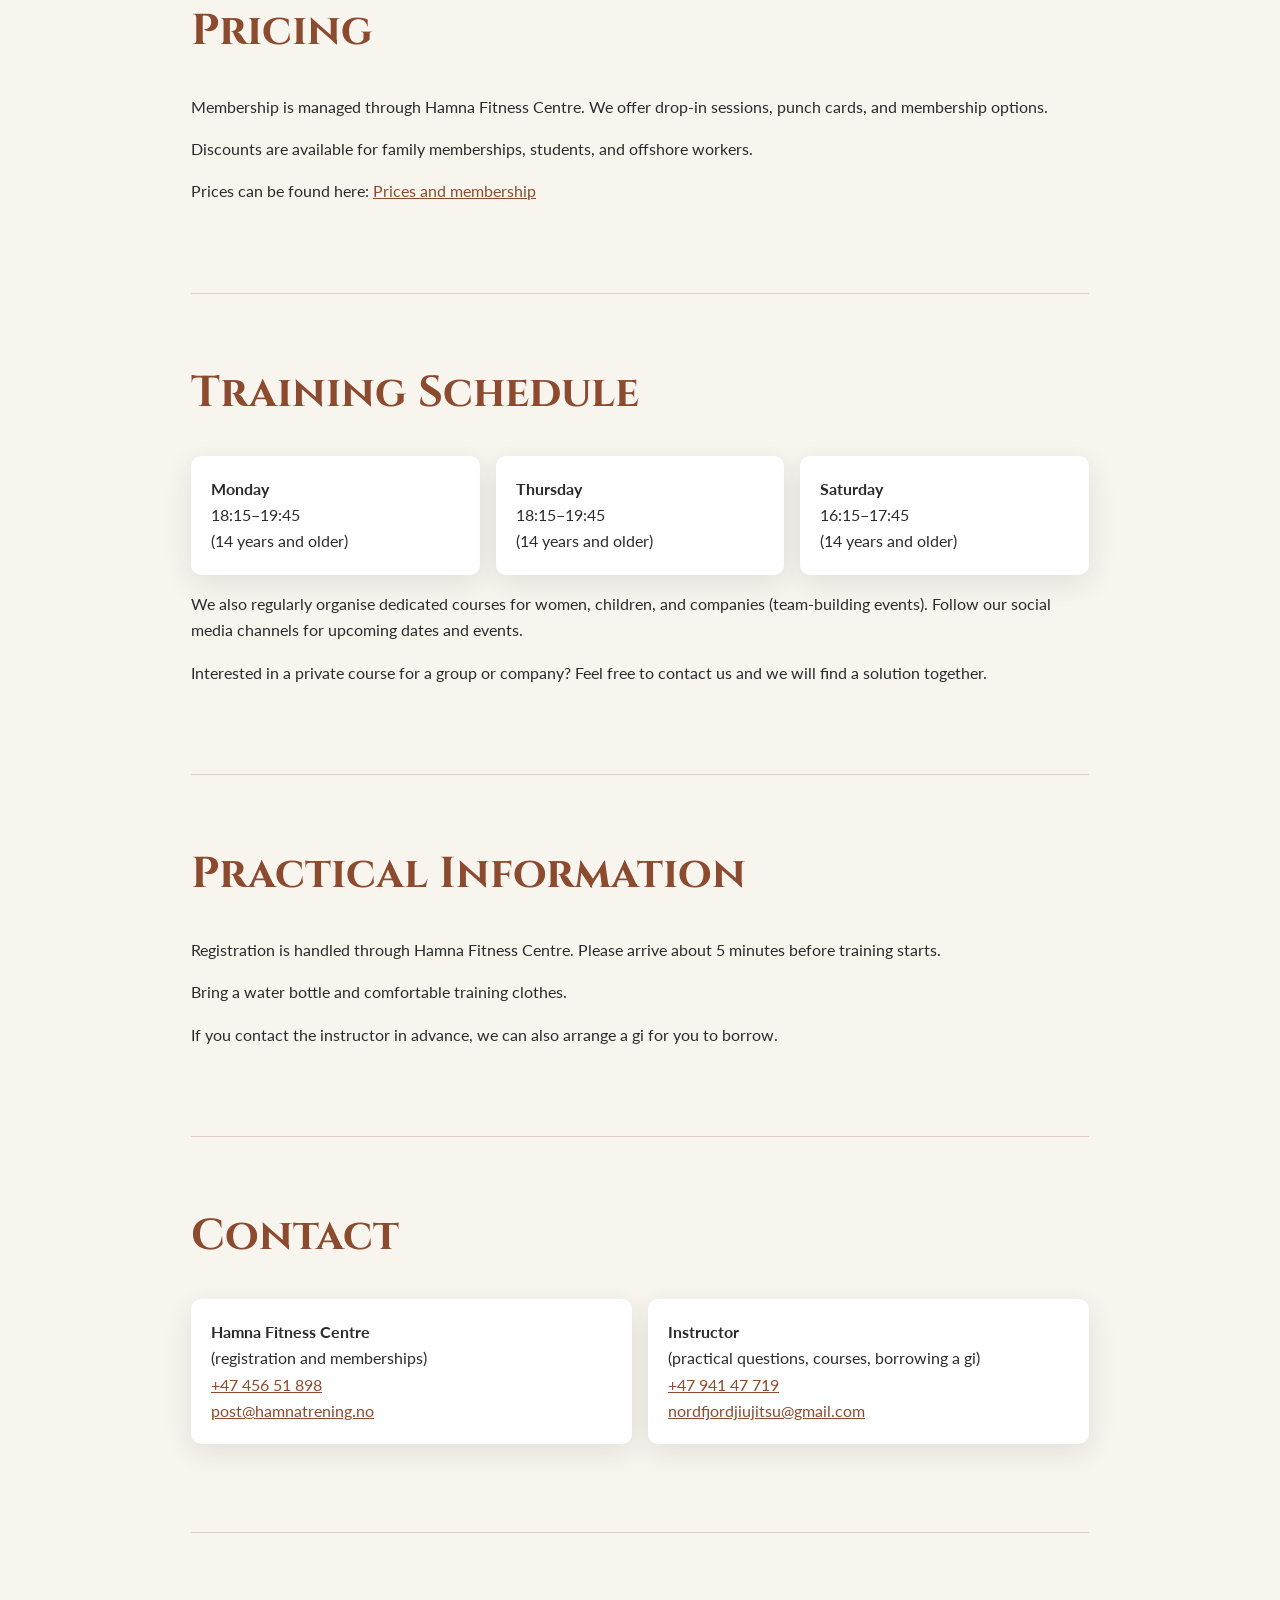
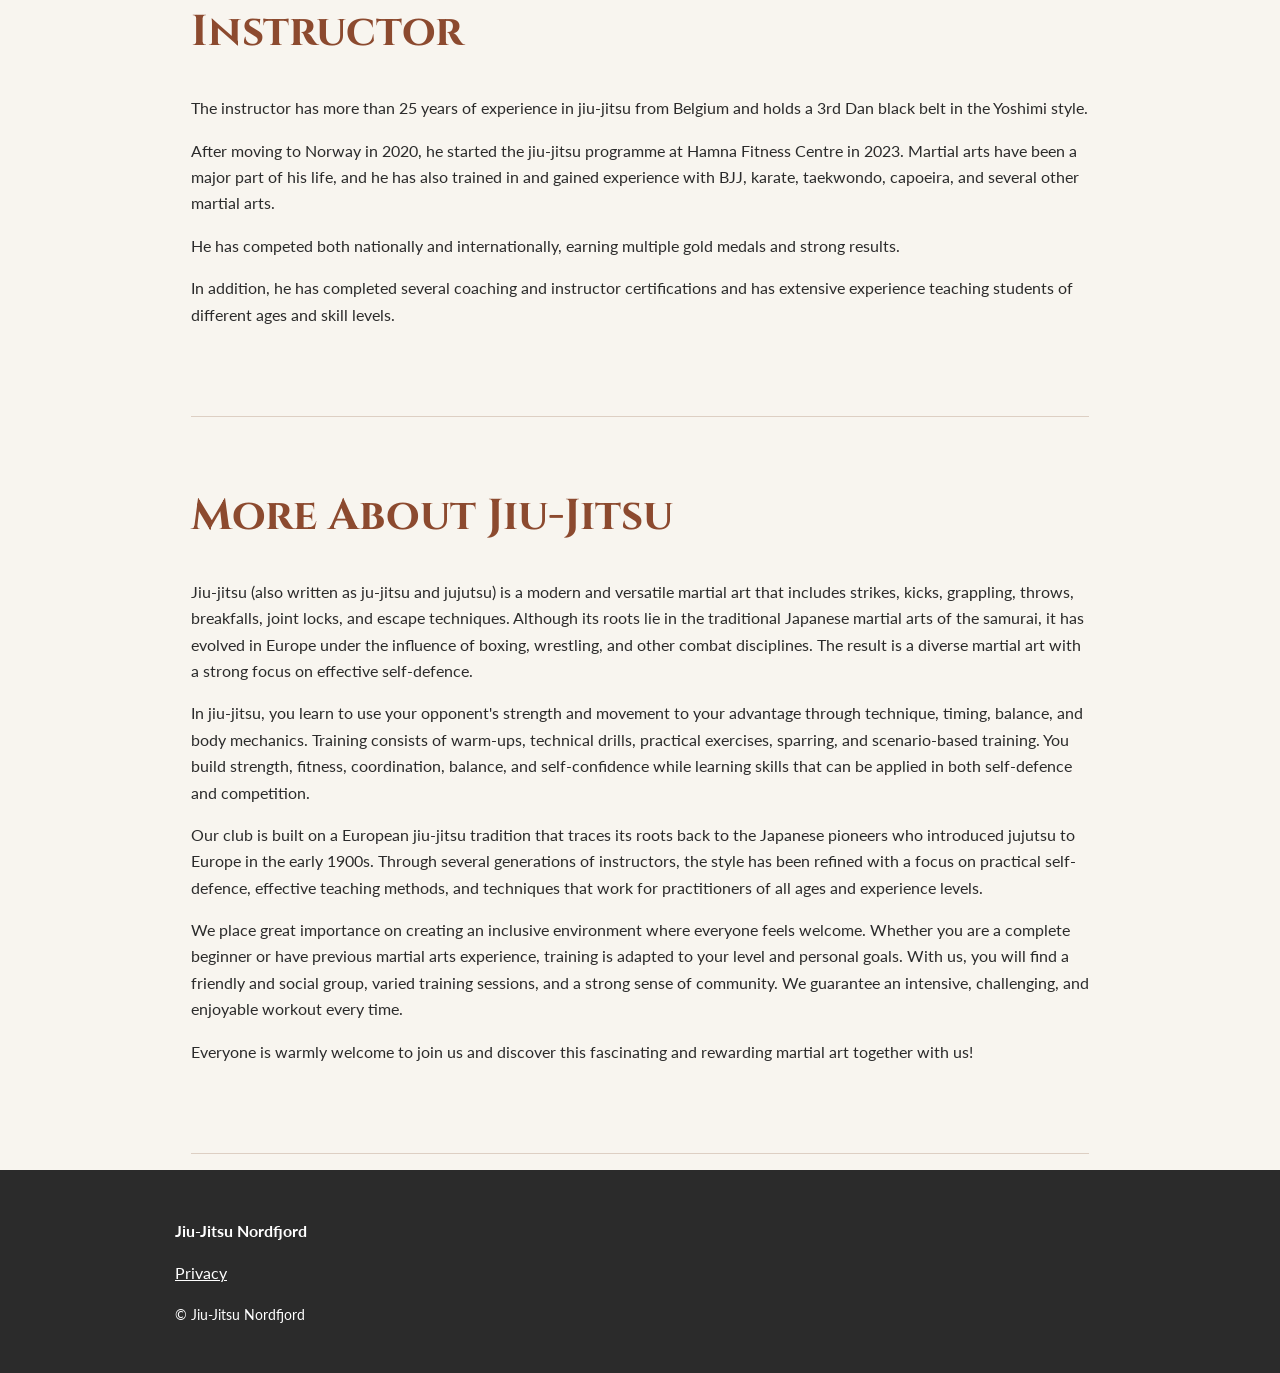
==== commit a79a1e85: "Update index.html" ====
--- a/en/index.html
+++ b/en/index.html
@@ -1 +1,157 @@
-<!doctype html><html lang="en"><head><meta charset="utf-8"><meta name="viewport" content="width=device-width,initial-scale=1"><title>Jiu-Jitsu Nordfjord</title><meta name="description" content="Traditional jiu-jitsu in Nordfjordeid. Training for beginners and experienced practitioners aged 14 and over."><link rel="canonical" href="[INVULLEN-DOMENE]/en/"><link rel="alternate" hreflang="nn" href="[INVULLEN-DOMENE]/"><link rel="alternate" hreflang="en" href="[INVULLEN-DOMENE]/en/"><meta property="og:title" content="Jiu-Jitsu Nordfjord"><meta property="og:description" content="Traditional jiu-jitsu in Nordfjordeid. Training for beginners and experienced practitioners aged 14 and over."><meta property="og:type" content="website"><link rel="stylesheet" href="../assets/css/style.css"><link rel="icon" href="../assets/images/Logo.jpg"><script type="application/ld+json">{"@context":"https://schema.org","@type":"SportsOrganization","name":"Jiu-Jitsu Nordfjord","url":"[INVULLEN-DOMENE]","email":"nordfjordjiujitsu@gmail.com","telephone":"+47 941 47 719","address":{"@type":"PostalAddress","streetAddress":"Osvegen 22","postalCode":"6770","addressLocality":"Nordfjordeid","addressCountry":"NO"}}</script></head><body><a class="skip" href="#main">Skip to content</a><header class="topbar"><div class="navwrap"><a class="brand" href="#top"><img src="../assets/images/Logo.jpg" alt="Jiu-Jitsu Nordfjord logo"></a><button class="nav-toggle" aria-expanded="false" aria-controls="nav">Menu</button><nav id="nav" class="nav" aria-label="Jump to"><div class="navlinks"><a href='#about'>About Jiu-Jitsu</a><a href='#location'>Location</a><a href='#pricing'>Pricing</a><a href='#schedule'>Training Schedule</a><a href='#practical'>Practical Information</a><a href='#contact'>Contact</a><a href='#instructor'>Instructor</a><a href='#more'>More About Jiu-Jitsu</a></div><div class="tools"><a class="iconlink" href="https://www.instagram.com/jiujitsu.nordfjord/" aria-label="Instagram"><img src="../assets/images/Instagram_icon.png" alt=""></a><a class="iconlink" href="https://www.facebook.com/p/Jiu-jitsu-Nordfjord-61555024577188/" aria-label="Facebook"><img src="../assets/images/Facebook_icon.png" alt=""></a><a class="iconlink" data-lang="nn" data-auto-lang="nn" href="../" aria-label="Norsk"><img src="../assets/images/Noors_icon.png" alt="Norsk"></a></div></nav></div></header><div id="top" class="hero"><div><h1>Jiu-Jitsu Nordfjord</h1><p>Traditional jiu-jitsu in Nordfjordeid</p><div class="social-row"><a href="https://www.instagram.com/jiujitsu.nordfjord/"><img src="../assets/images/Instagram_icon.png" alt="Instagram"></a><a href="https://www.facebook.com/p/Jiu-jitsu-Nordfjord-61555024577188/"><img src="../assets/images/Facebook_icon.png" alt="Facebook"></a></div></div></div><main id="main" class="main"><section class='section' id='about'><h2>About Jiu-Jitsu</h2><p>Jiu-jitsu (also written as ju-jitsu and jujutsu) is a versatile martial art that includes strikes, kicks, grips, throws, and self-defence techniques. It has its roots in traditional Japanese martial arts and has evolved in Europe into a modern and effective self-defence system.</p><p>You learn to use technique, balance, timing, and body mechanics to handle attacks safely and effectively, even against larger and stronger opponents.</p><p>Training sessions include warm-up exercises, technical practice, and physical development. As your fundamental techniques improve, we gradually introduce resistance, stress, and scenario-based training. At the same time, you develop strength, coordination, fitness, balance, and flexibility.</p><p>Jiu-jitsu is suitable for all ages and experience levels, whether you are a complete beginner or have experience from other martial arts. You learn practical self-defence while improving your overall fitness.</p></section><section class='section' id='location'><h2>Location</h2><p><strong>Yoga Hall</strong><br>Hamna Fitness Centre<br>Osvegen 22, 6770 Nordfjordeid<br><a href='https://hamnatrening.no/'>Website</a></p></section><section class='section' id='pricing'><h2>Pricing</h2><p>Membership is managed through Hamna Fitness Centre. We offer drop-in sessions, punch cards, and membership options.</p><p>Discounts are available for family memberships, students, and offshore workers.</p><p>Prices can be found here: <a href='https://hamnatrening.no/nyemedlemskap'>Prices and membership</a></p></section><section class='section' id='schedule'><h2>Training Schedule</h2><p><div class='cards'><div class='card'><strong>Monday</strong><br>18:15–19:45<br>(14 years and older)</div><div class='card'><strong>Thursday</strong><br>18:15–19:45<br>(14 years and older)</div><div class='card'><strong>Saturday</strong><br>16:15–17:45<br>(14 years and older)</div></div></p><p>We also regularly organise dedicated courses for women, children, and companies (team-building events). Follow our social media channels for upcoming dates and events.</p><p>Interested in a private course for a group or company? Feel free to contact us and we will find a solution together.</p></section><section class='section' id='practical'><h2>Practical Information</h2><p>Registration is handled through Hamna Fitness Centre. Please arrive about 5 minutes before training starts.</p><p>Bring a water bottle and comfortable training clothes.</p><p>If you contact the instructor in advance, we can also arrange a gi for you to borrow.</p></section><section class='section' id='contact'><h2>Contact</h2><p><div class='contact'><div class='card'><strong>Hamna Fitness Centre</strong><br>(registration and memberships)<br><a href='tel:+4745651898'>+47 456 51 898</a><br><a href='mailto:post@hamnatrening.no'>post@hamnatrening.no</a></div><div class='card'><strong>Instructor</strong><br>(practical questions, courses, borrowing a gi)<br><a href='tel:+4794147719'>+47 941 47 719</a><br><a href='mailto:nordfjordjiujitsu@gmail.com'>nordfjordjiujitsu@gmail.com</a></div></div></p></section><section class='section' id='instructor'><h2>Instructor</h2><p>The instructor has more than 25 years of experience in jiu-jitsu from Belgium and holds a 3rd Dan black belt in the Yoshimi style.</p><p>After moving to Norway in 2020, he started the jiu-jitsu programme at Hamna Fitness Centre in 2023. Martial arts have been a major part of his life, and he has also trained in and gained experience with BJJ, karate, taekwondo, capoeira, and several other martial arts.</p><p>He has competed both nationally and internationally, earning multiple gold medals and strong results.</p><p>In addition, he has completed several coaching and instructor certifications and has extensive experience teaching students of different ages and skill levels.</p></section><section class='section' id='more'><h2>More About Jiu-Jitsu</h2><p>Jiu-jitsu (also written as ju-jitsu and jujutsu) is a modern and versatile martial art that includes strikes, kicks, grappling, throws, breakfalls, joint locks, and escape techniques. Although its roots lie in the traditional Japanese martial arts of the samurai, it has evolved in Europe under the influence of boxing, wrestling, and other combat disciplines. The result is a diverse martial art with a strong focus on effective self-defence.</p><p>In jiu-jitsu, you learn to use your opponent's strength and movement to your advantage through technique, timing, balance, and body mechanics. Training consists of warm-ups, technical drills, practical exercises, sparring, and scenario-based training. You build strength, fitness, coordination, balance, and self-confidence while learning skills that can be applied in both self-defence and competition.</p><p>Our club is built on a European jiu-jitsu tradition that traces its roots back to the Japanese pioneers who introduced jujutsu to Europe in the early 1900s. Through several generations of instructors, the style has been refined with a focus on practical self-defence, effective teaching methods, and techniques that work for practitioners of all ages and experience levels.</p><p>We place great importance on creating an inclusive environment where everyone feels welcome. Whether you are a complete beginner or have previous martial arts experience, training is adapted to your level and personal goals. With us, you will find a friendly and social group, varied training sessions, and a strong sense of community. We guarantee an intensive, challenging, and enjoyable workout every time.</p><p>Everyone is warmly welcome to join us and discover this fascinating and rewarding martial art together with us!</p></section></main><footer class="footer"><div class="footer-inner"><p><strong>Jiu-Jitsu Nordfjord</strong></p><p><a href="../en/privacy/">Privacy</a></p><p class="muted">© Jiu-Jitsu Nordfjord</p></div></footer><script src="../assets/js/main.js"></script></body></html>+<!doctype html>
+<html lang="en">
+
+<head>
+    <meta charset="utf-8">
+    <meta name="viewport" content="width=device-width,initial-scale=1">
+    <title>Jiu-Jitsu Nordfjord</title>
+    <meta name="description"
+        content="jiu-jitsu in Nordfjordeid. Training for beginners and experienced practitioners aged 14 and over.">
+    <link rel="canonical" href="[INVULLEN-DOMENE]/en/">
+    <link rel="alternate" hreflang="nn" href="[INVULLEN-DOMENE]/">
+    <link rel="alternate" hreflang="en" href="[INVULLEN-DOMENE]/en/">
+    <meta property="og:title" content="Jiu-Jitsu Nordfjord">
+    <meta property="og:description"
+        content="jiu-jitsu in Nordfjordeid. Training for beginners and experienced practitioners aged 14 and over.">
+    <meta property="og:type" content="website">
+    <link rel="stylesheet" href="../assets/css/style.css">
+    <link rel="icon" href="../assets/images/logo.jpg">
+    <script
+        type="application/ld+json">{"@context":"https://schema.org","@type":"SportsOrganization","name":"Jiu-Jitsu Nordfjord","url":"[INVULLEN-DOMENE]","email":"nordfjordjiujitsu@gmail.com","telephone":"+47 941 47 719","address":{"@type":"PostalAddress","streetAddress":"Osvegen 22","postalCode":"6770","addressLocality":"Nordfjordeid","addressCountry":"NO"}}</script>
+</head>
+
+<body><a class="skip" href="#main">Skip to content</a>
+    <header class="topbar">
+        <div class="navwrap"><a class="brand" href="#top"><img src="../assets/images/logo.jpg"
+                    alt="Jiu-Jitsu Nordfjord logo"></a><button class="nav-toggle" aria-expanded="false"
+                aria-controls="nav">Menu</button>
+            <nav id="nav" class="nav" aria-label="Jump to">
+                <div class="navlinks"><a href='#about'>About Jiu-Jitsu</a><a href='#location'>Location</a><a
+                        href='#pricing'>Pricing</a><a href='#schedule'>Training Schedule</a><a
+                        href='#practical'>Practical Information</a><a href='#contact'>Contact</a><a
+                        href='#instructor'>Instructor</a><a href='#more'>More About Jiu-Jitsu</a></div>
+                <div class="tools"><a class="iconlink" href="https://www.instagram.com/jiujitsu.nordfjord/"
+                        aria-label="Instagram"><img src="../assets/images/Instagram_icon.png" alt=""></a><a
+                        class="iconlink" href="https://www.facebook.com/p/Jiu-jitsu-Nordfjord-61555024577188/"
+                        aria-label="Facebook"><img src="../assets/images/Facebook_icon.png" alt=""></a><a
+                        class="iconlink" data-lang="nn" data-auto-lang="nn" href="../" aria-label="Norsk"><img
+                            src="../assets/images/Noors_icon.png" alt="Norsk"></a></div>
+            </nav>
+        </div>
+    </header>
+    <div id="top" class="hero">
+        <div>
+            <h1>Jiu-Jitsu Nordfjord</h1>
+            <p>jiu-jitsu in Nordfjordeid</p>
+            <div class="social-row"><a href="https://www.instagram.com/jiujitsu.nordfjord/"><img
+                        src="../assets/images/Instagram_icon.png" alt="Instagram"></a><a
+                    href="https://www.facebook.com/p/Jiu-jitsu-Nordfjord-61555024577188/"><img
+                        src="../assets/images/Facebook_icon.png" alt="Facebook"></a></div>
+        </div>
+    </div>
+    <main id="main" class="main">
+        <section class='section' id='about'>
+            <h2>About Jiu-Jitsu</h2>
+            <p>Jiu-jitsu (also written as ju-jitsu and jujutsu) is a versatile martial art that includes strikes, kicks,
+                grips, throws, and self-defence techniques. It has its roots in traditional Japanese martial arts and
+                has evolved in Europe into a modern and effective self-defence system.</p>
+            <p>You learn to use technique, balance, timing, and body mechanics to handle attacks safely and effectively,
+                even against larger and stronger opponents.</p>
+            <p>Training sessions include warm-up exercises, technical practice, and physical development. As your
+                fundamental techniques improve, we gradually introduce resistance, stress, and scenario-based training.
+                At the same time, you develop strength, coordination, fitness, balance, and flexibility.</p>
+            <p>Jiu-jitsu is suitable for all ages and experience levels, whether you are a complete beginner or have
+                experience from other martial arts. You learn practical self-defence while improving your overall
+                fitness.</p>
+        </section>
+        <section class='section' id='location'>
+            <h2>Location</h2>
+            <p><strong>Yoga Hall</strong><br>Hamna Fitness Centre<br>Osvegen 22, 6770 Nordfjordeid<br><a
+                    href='https://hamnatrening.no/'>Website</a></p>
+        </section>
+        <section class='section' id='pricing'>
+            <h2>Pricing</h2>
+            <p>Membership is managed through Hamna Fitness Centre. We offer drop-in sessions, punch cards, and
+                membership options.</p>
+            <p>Discounts are available for family memberships, students, and offshore workers.</p>
+            <p>Prices can be found here: <a href='https://hamnatrening.no/nyemedlemskap'>Prices and membership</a></p>
+        </section>
+        <section class='section' id='schedule'>
+            <h2>Training Schedule</h2>
+            <p>
+            <div class='cards'>
+                <div class='card'><strong>Monday</strong><br>18:15–19:45<br>(14 years and older)</div>
+                <div class='card'><strong>Thursday</strong><br>18:15–19:45<br>(14 years and older)</div>
+                <div class='card'><strong>Saturday</strong><br>16:15–17:45<br>(14 years and older)</div>
+            </div>
+            </p>
+            <p>We also regularly organise dedicated courses for women, children, and companies (team-building events).
+                Follow our social media channels for upcoming dates and events.</p>
+            <p>Interested in a private course for a group or company? Feel free to contact us and we will find a
+                solution together.</p>
+        </section>
+        <section class='section' id='practical'>
+            <h2>Practical Information</h2>
+            <p>Registration is handled through Hamna Fitness Centre. Please arrive about 5 minutes before training
+                starts.</p>
+            <p>Bring a water bottle and comfortable training clothes.</p>
+            <p>If you contact the instructor in advance, we can also arrange a gi for you to borrow.</p>
+        </section>
+        <section class='section' id='contact'>
+            <h2>Contact</h2>
+            <p>
+            <div class='contact'>
+                <div class='card'><strong>Hamna Fitness Centre</strong><br>(registration and memberships)<br><a
+                        href='tel:+4745651898'>+47 456 51 898</a><br><a
+                        href='mailto:post@hamnatrening.no'>post@hamnatrening.no</a></div>
+                <div class='card'><strong>Instructor</strong><br>(practical questions, courses, borrowing a gi)<br><a
+                        href='tel:+4794147719'>+47 941 47 719</a><br><a
+                        href='mailto:nordfjordjiujitsu@gmail.com'>nordfjordjiujitsu@gmail.com</a></div>
+            </div>
+            </p>
+        </section>
+        <section class='section' id='instructor'>
+            <h2>Instructor</h2>
+            <p>The instructor has more than 25 years of experience in jiu-jitsu from Belgium and holds a 3rd Dan black
+                belt in the Yoshimi style.</p>
+            <p>After moving to Norway in 2020, he started the jiu-jitsu programme at Hamna Fitness Centre in 2023.
+                Martial arts have been a major part of his life, and he has also trained in and gained experience with
+                BJJ, karate, taekwondo, capoeira, and several other martial arts.</p>
+            <p>He has competed both nationally and internationally, earning multiple gold medals and strong results.</p>
+            <p>In addition, he has completed several coaching and instructor certifications and has extensive experience
+                teaching students of different ages and skill levels.</p>
+        </section>
+        <section class='section' id='more'>
+            <h2>More About Jiu-Jitsu</h2>
+            <p>Jiu-jitsu (also written as ju-jitsu and jujutsu) is a modern and versatile martial art that includes
+                strikes, kicks, grappling, throws, breakfalls, joint locks, and escape techniques. Although its roots
+                lie in the traditional Japanese martial arts of the samurai, it has evolved in Europe under the
+                influence of boxing, wrestling, and other combat disciplines. The result is a diverse martial art with a
+                strong focus on effective self-defence.</p>
+            <p>In jiu-jitsu, you learn to use your opponent's strength and movement to your advantage through technique,
+                timing, balance, and body mechanics. Training consists of warm-ups, technical drills, practical
+                exercises, sparring, and scenario-based training. You build strength, fitness, coordination, balance,
+                and self-confidence while learning skills that can be applied in both self-defence and competition.</p>
+            <p>Our club is built on a European jiu-jitsu tradition that traces its roots back to the Japanese pioneers
+                who introduced jujutsu to Europe in the early 1900s. Through several generations of instructors, the
+                style has been refined with a focus on practical self-defence, effective teaching methods, and
+                techniques that work for practitioners of all ages and experience levels.</p>
+            <p>We place great importance on creating an inclusive environment where everyone feels welcome. Whether you
+                are a complete beginner or have previous martial arts experience, training is adapted to your level and
+                personal goals. With us, you will find a friendly and social group, varied training sessions, and a
+                strong sense of community. We guarantee an intensive, challenging, and enjoyable workout every time.</p>
+            <p>Everyone is warmly welcome to join us and discover this fascinating and rewarding martial art together
+                with us!</p>
+        </section>
+    </main>
+    <footer class="footer">
+        <div class="footer-inner">
+            <p><strong>Jiu-Jitsu Nordfjord</strong></p>
+            <p><a href="../en/privacy/">Privacy</a></p>
+            <p class="muted">© Jiu-Jitsu Nordfjord</p>
+        </div>
+    </footer>
+    <script src="../assets/js/main.js"></script>
+</body>
+
+</html>
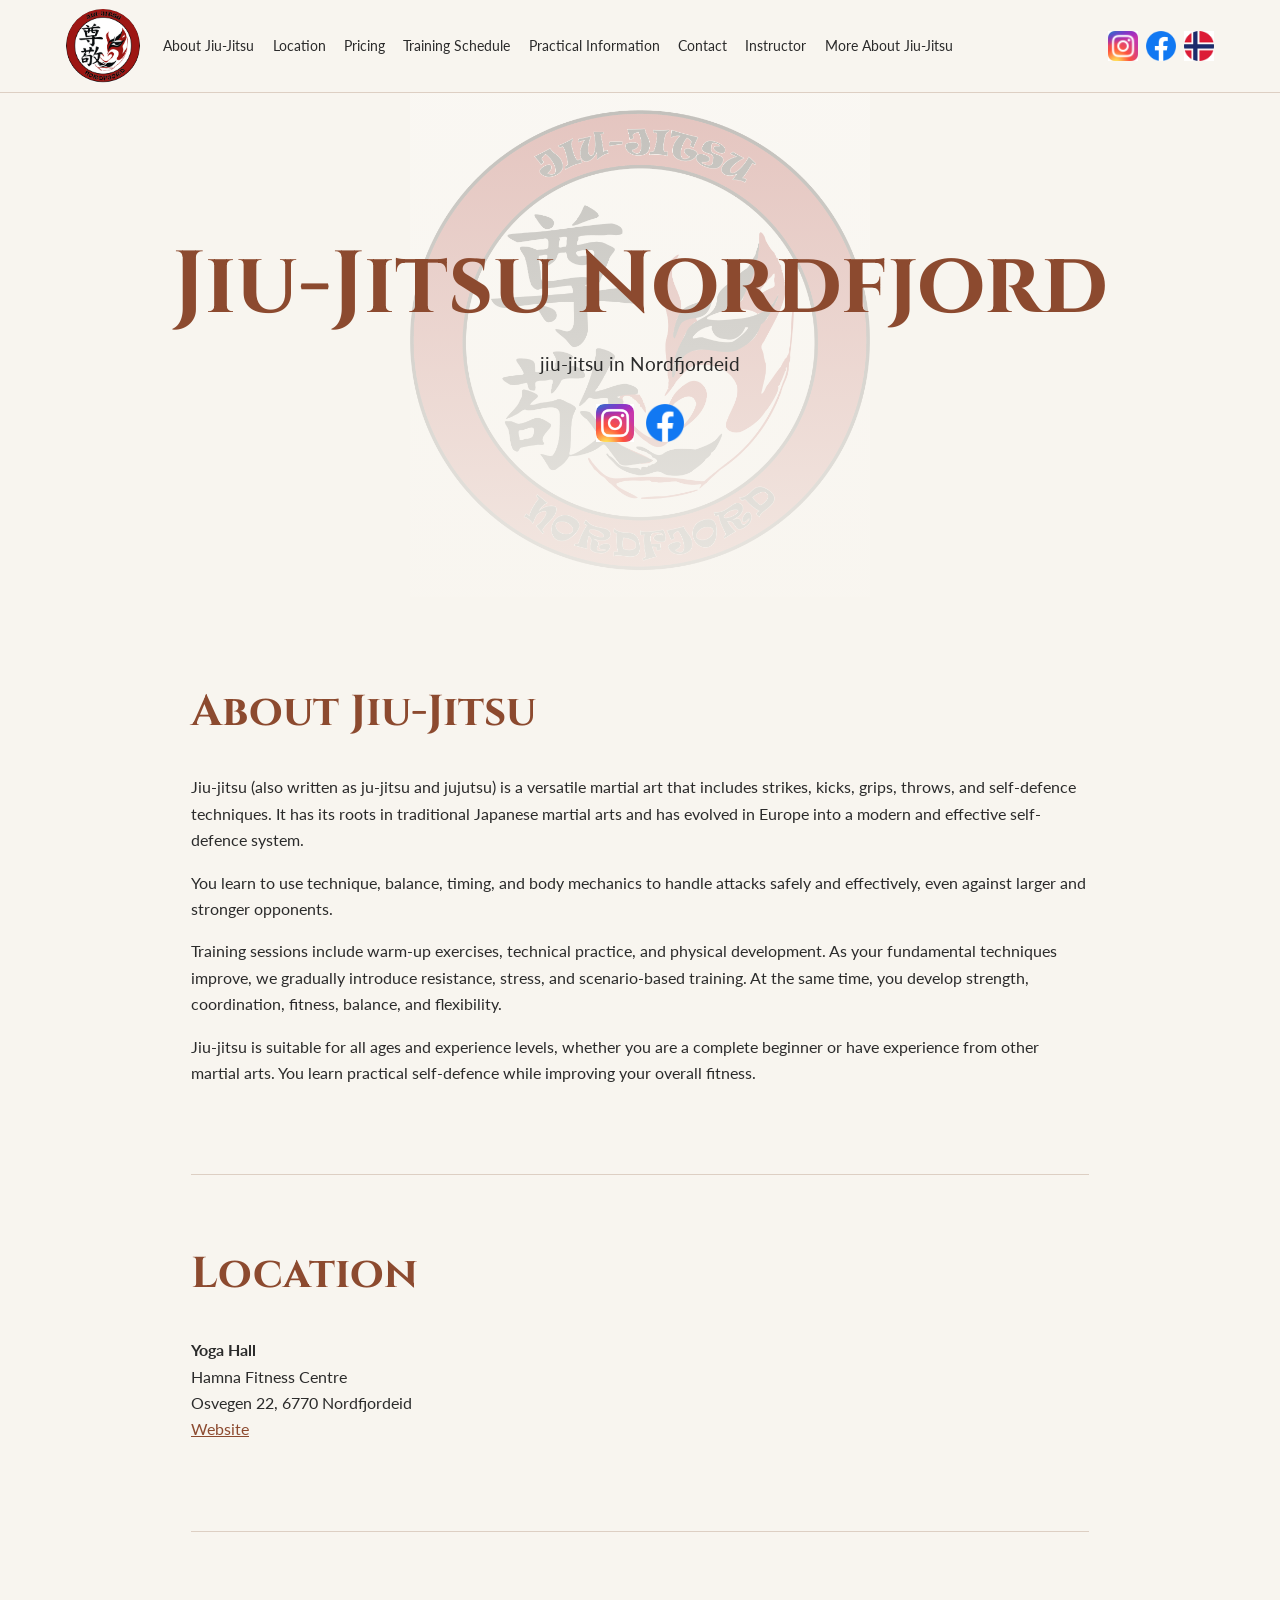
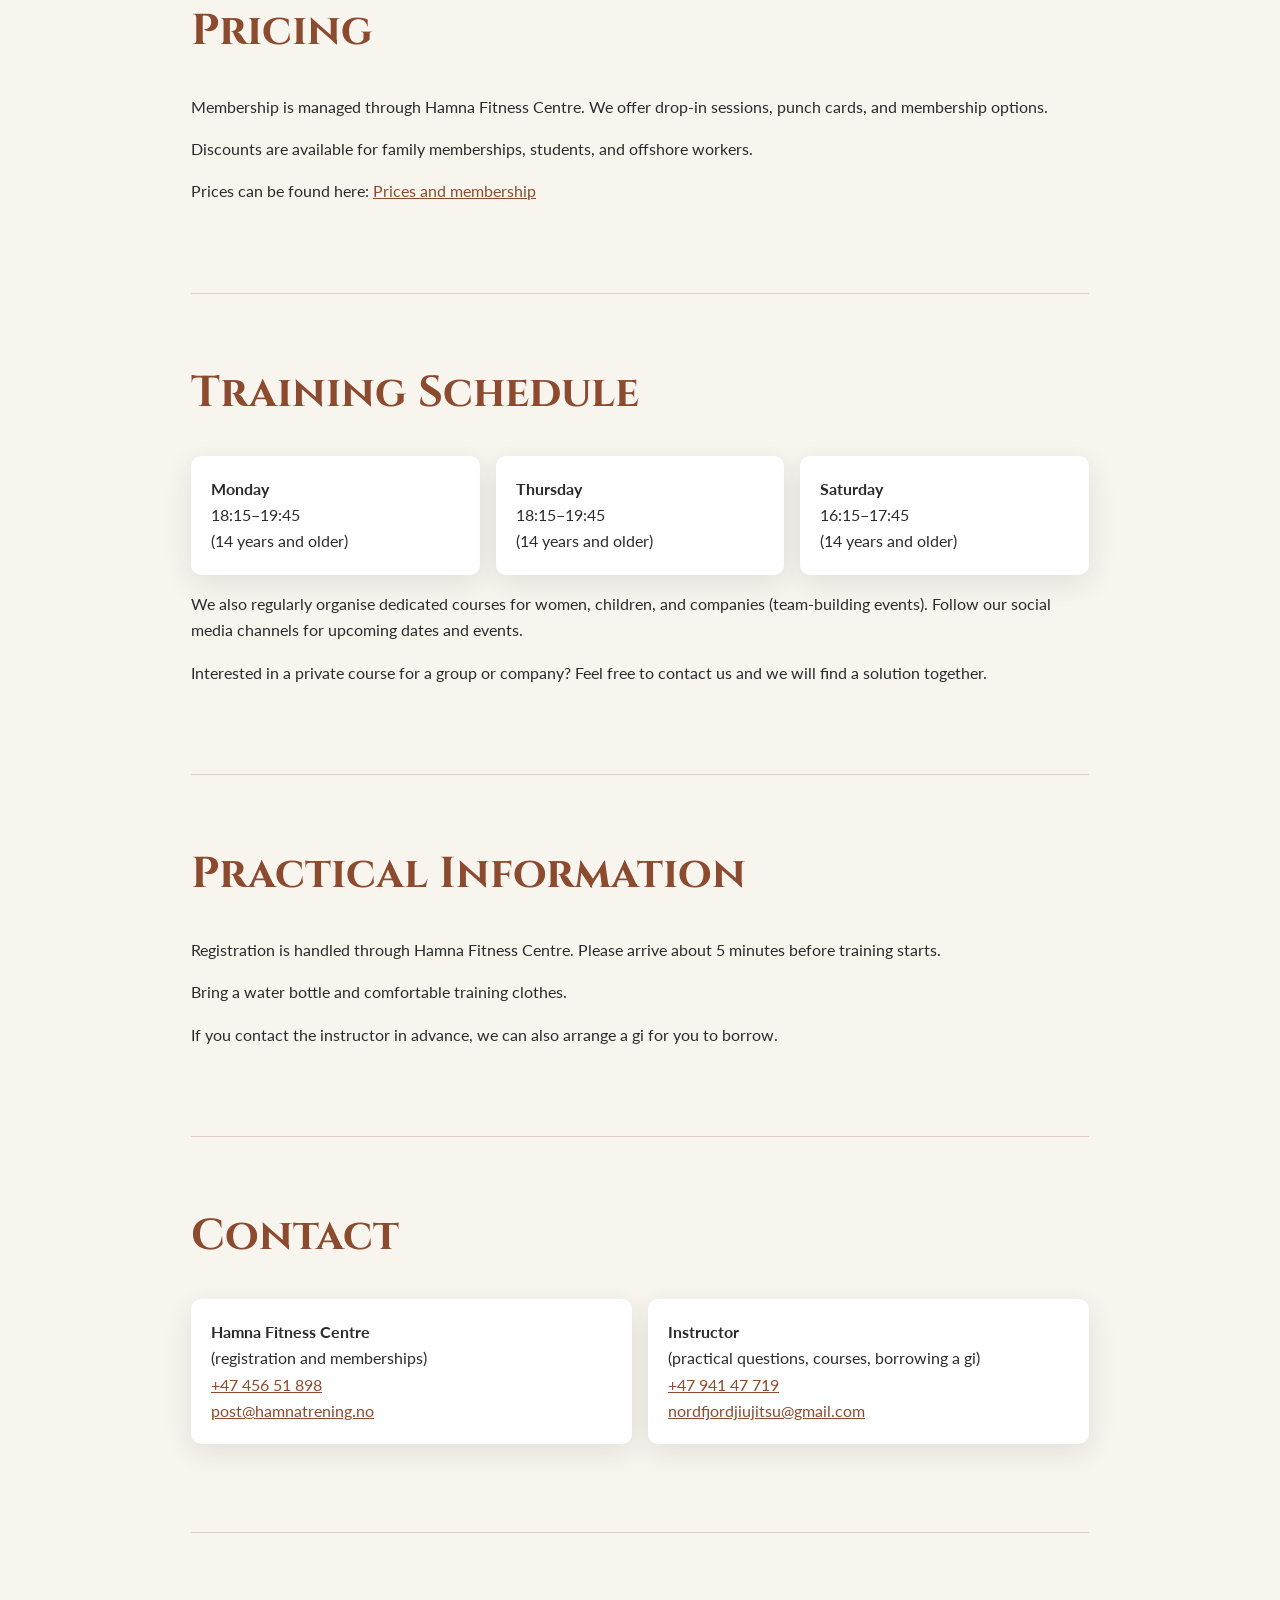
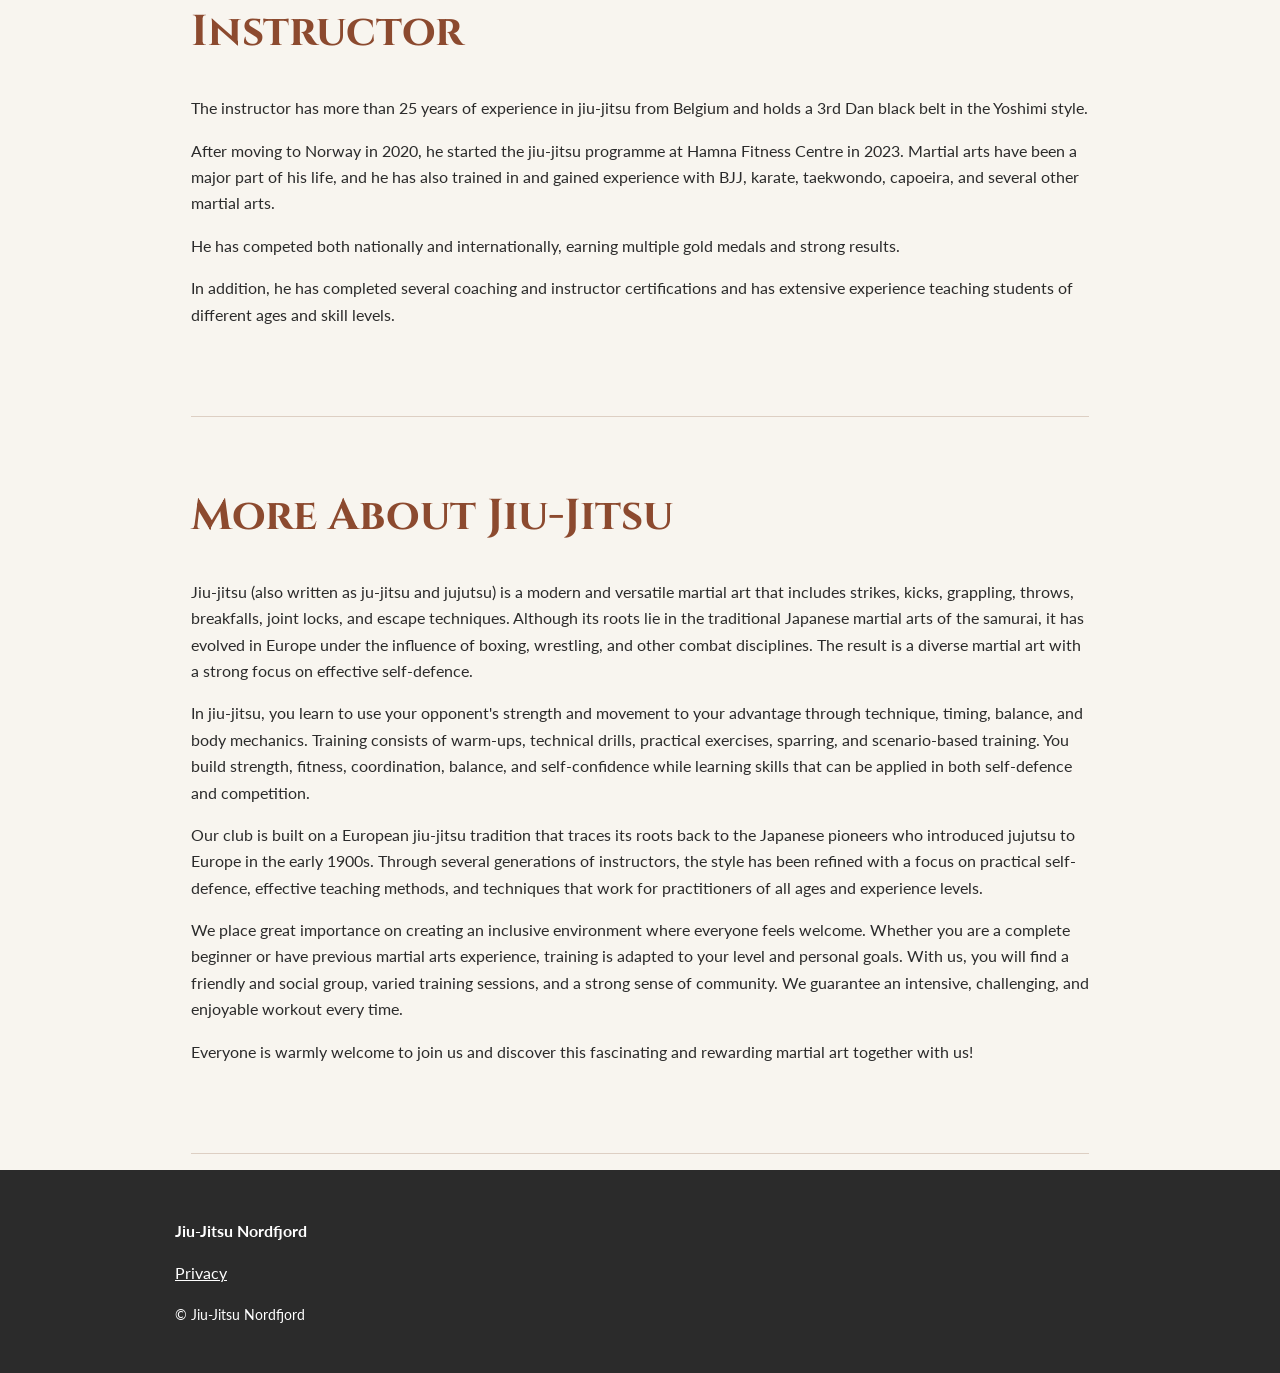
==== commit 3cf77464: "Domeine" ====
--- a/en/index.html
+++ b/en/index.html
@@ -7,9 +7,9 @@
     <title>Jiu-Jitsu Nordfjord</title>
     <meta name="description"
         content="jiu-jitsu in Nordfjordeid. Training for beginners and experienced practitioners aged 14 and over.">
-    <link rel="canonical" href="[INVULLEN-DOMENE]/en/">
-    <link rel="alternate" hreflang="nn" href="[INVULLEN-DOMENE]/">
-    <link rel="alternate" hreflang="en" href="[INVULLEN-DOMENE]/en/">
+    <link rel="canonical" href="https://jiujitsunordfjord.no/en/">
+    <link rel="alternate" hreflang="nn" href="https://jiujitsunordfjord.no/">
+    <link rel="alternate" hreflang="en" href="https://jiujitsunordfjord.no/en/">
     <meta property="og:title" content="Jiu-Jitsu Nordfjord">
     <meta property="og:description"
         content="jiu-jitsu in Nordfjordeid. Training for beginners and experienced practitioners aged 14 and over.">
--- a/assets/css/style.css
+++ b/assets/css/style.css
@@ -1,3 +1,298 @@
 @import url('https://fonts.googleapis.com/css2?family=Cinzel:wght@600;700&family=Lato:wght@400;700&display=swap');
-:root{--text:#2b2b2b;--bg:#f8f5ef;--accent:#8c4a2f;--white:#fff;--line:#ddcfc3;--shadow:0 8px 28px rgba(44,32,25,.10)}*{box-sizing:border-box}html{scroll-behavior:smooth}body{margin:0;background:var(--bg);color:var(--text);font-family:Lato,Arial,sans-serif;line-height:1.65}a{color:var(--accent)}img{max-width:100%}.skip{position:absolute;left:-9999px}.skip:focus{left:1rem;top:1rem;background:#fff;padding:.7rem;z-index:50}.topbar{position:sticky;top:0;z-index:20;background:rgba(248,245,239,.97);border-bottom:1px solid var(--line)}.navwrap{max-width:1180px;margin:auto;display:flex;align-items:center;gap:1rem;padding:.55rem 1rem}.brand img{width:74px;height:74px;border-radius:50%;object-fit:cover;display:block}.nav-toggle{display:none;margin-left:auto;background:var(--accent);color:white;border:0;border-radius:6px;padding:.65rem .8rem;font-weight:700}.nav{display:flex;align-items:center;gap:.65rem;flex:1}.navlinks{display:flex;gap:.25rem;flex-wrap:wrap}.navlinks a{color:var(--text);text-decoration:none;padding:.35rem .45rem;border-radius:4px;font-size:.9rem}.navlinks a:hover,.navlinks a:focus{background:#ede2d8}.tools{display:flex;gap:.5rem;margin-left:auto}.iconlink img{width:30px;height:30px;object-fit:contain;display:block}.hero{min-height:56vh;display:grid;place-items:center;text-align:center;padding:5rem 1rem;background:linear-gradient(rgba(248,245,239,.78),rgba(248,245,239,.94)),url('../images/Logo.jpg') center/460px no-repeat}.hero h1{font-family:Cinzel,serif;color:var(--accent);font-size:clamp(2.3rem,7vw,5.5rem);line-height:1.05;margin:0}.hero p{font-size:1.2rem;max-width:700px;margin:1rem auto 0}.main{max-width:930px;margin:auto;padding:1rem}.section{scroll-margin-top:105px;padding:4.5rem 0;border-bottom:1px solid var(--line)}h1,h2,h3{font-family:Cinzel,serif;color:var(--accent);line-height:1.25}h2{font-size:clamp(1.8rem,4vw,2.7rem);margin-top:0}.cards{display:grid;grid-template-columns:repeat(3,1fr);gap:1rem}.card{background:var(--white);padding:1.25rem;border-radius:10px;box-shadow:var(--shadow)}.contact{display:grid;grid-template-columns:1fr 1fr;gap:1rem}.button{display:inline-block;background:var(--accent);color:white;text-decoration:none;padding:.7rem 1rem;border-radius:7px;font-weight:700}.footer{background:#2b2b2b;color:white;padding:2rem 1rem}.footer-inner{max-width:930px;margin:auto}.footer a{color:white}.muted{font-size:.9rem}.legal{max-width:850px;margin:2rem auto;padding:1rem}.notice{border-left:4px solid var(--accent);background:white;padding:1rem}.social-row{display:flex;gap:.8rem;justify-content:center;margin-top:1.5rem}.social-row img{width:38px;height:38px;object-fit:contain}
-@media(max-width:860px){.navwrap{flex-wrap:wrap}.brand img{width:56px;height:56px}.nav-toggle{display:block}.nav{display:none;width:100%;align-items:flex-start}.nav.open{display:flex;flex-direction:column}.navlinks{display:flex;flex-direction:column;width:100%}.navlinks a{padding:.6rem}.tools{margin:0}.cards,.contact{grid-template-columns:1fr}.hero{min-height:44vh;background-size:300px}.section{scroll-margin-top:80px;padding:3rem 0}}
+
+:root {
+    --text: #2b2b2b;
+    --bg: #f8f5ef;
+    --accent: #8c4a2f;
+    --white: #fff;
+    --line: #ddcfc3;
+    --shadow: 0 8px 28px rgba(44, 32, 25, .10)
+}
+
+* {
+    box-sizing: border-box
+}
+
+html {
+    scroll-behavior: smooth
+}
+
+body {
+    margin: 0;
+    background: var(--bg);
+    color: var(--text);
+    font-family: Lato, Arial, sans-serif;
+    line-height: 1.65
+}
+
+a {
+    color: var(--accent)
+}
+
+img {
+    max-width: 100%
+}
+
+.skip {
+    position: absolute;
+    left: -9999px
+}
+
+.skip:focus {
+    left: 1rem;
+    top: 1rem;
+    background: #fff;
+    padding: .7rem;
+    z-index: 50
+}
+
+.topbar {
+    position: sticky;
+    top: 0;
+    z-index: 20;
+    background: rgba(248, 245, 239, .97);
+    border-bottom: 1px solid var(--line)
+}
+
+.navwrap {
+    max-width: 1180px;
+    margin: auto;
+    display: flex;
+    align-items: center;
+    gap: 1rem;
+    padding: .55rem 1rem
+}
+
+.brand img {
+    width: 74px;
+    height: 74px;
+    border-radius: 50%;
+    object-fit: cover;
+    display: block
+}
+
+.nav-toggle {
+    display: none;
+    margin-left: auto;
+    background: var(--accent);
+    color: white;
+    border: 0;
+    border-radius: 6px;
+    padding: .65rem .8rem;
+    font-weight: 700
+}
+
+.nav {
+    display: flex;
+    align-items: center;
+    gap: .65rem;
+    flex: 1
+}
+
+.navlinks {
+    display: flex;
+    gap: .25rem;
+    flex-wrap: wrap
+}
+
+.navlinks a {
+    color: var(--text);
+    text-decoration: none;
+    padding: .35rem .45rem;
+    border-radius: 4px;
+    font-size: .9rem
+}
+
+.navlinks a:hover,
+.navlinks a:focus {
+    background: #ede2d8
+}
+
+.tools {
+    display: flex;
+    gap: .5rem;
+    margin-left: auto
+}
+
+.iconlink img {
+    width: 30px;
+    height: 30px;
+    object-fit: contain;
+    display: block
+}
+
+.hero {
+    min-height: 56vh;
+    display: grid;
+    place-items: center;
+    text-align: center;
+    padding: 5rem 1rem;
+    background: linear-gradient(rgba(248, 245, 239, .78), rgba(248, 245, 239, .94)), url('../images/logo.jpg') center/460px no-repeat
+}
+
+.hero h1 {
+    font-family: Cinzel, serif;
+    color: var(--accent);
+    font-size: clamp(2.3rem, 7vw, 5.5rem);
+    line-height: 1.05;
+    margin: 0
+}
+
+.hero p {
+    font-size: 1.2rem;
+    max-width: 700px;
+    margin: 1rem auto 0
+}
+
+.main {
+    max-width: 930px;
+    margin: auto;
+    padding: 1rem
+}
+
+.section {
+    scroll-margin-top: 105px;
+    padding: 4.5rem 0;
+    border-bottom: 1px solid var(--line)
+}
+
+h1,
+h2,
+h3 {
+    font-family: Cinzel, serif;
+    color: var(--accent);
+    line-height: 1.25
+}
+
+h2 {
+    font-size: clamp(1.8rem, 4vw, 2.7rem);
+    margin-top: 0
+}
+
+.cards {
+    display: grid;
+    grid-template-columns: repeat(3, 1fr);
+    gap: 1rem
+}
+
+.card {
+    background: var(--white);
+    padding: 1.25rem;
+    border-radius: 10px;
+    box-shadow: var(--shadow)
+}
+
+.contact {
+    display: grid;
+    grid-template-columns: 1fr 1fr;
+    gap: 1rem
+}
+
+.button {
+    display: inline-block;
+    background: var(--accent);
+    color: white;
+    text-decoration: none;
+    padding: .7rem 1rem;
+    border-radius: 7px;
+    font-weight: 700
+}
+
+.footer {
+    background: #2b2b2b;
+    color: white;
+    padding: 2rem 1rem
+}
+
+.footer-inner {
+    max-width: 930px;
+    margin: auto
+}
+
+.footer a {
+    color: white
+}
+
+.muted {
+    font-size: .9rem
+}
+
+.legal {
+    max-width: 850px;
+    margin: 2rem auto;
+    padding: 1rem
+}
+
+.notice {
+    border-left: 4px solid var(--accent);
+    background: white;
+    padding: 1rem
+}
+
+.social-row {
+    display: flex;
+    gap: .8rem;
+    justify-content: center;
+    margin-top: 1.5rem
+}
+
+.social-row img {
+    width: 38px;
+    height: 38px;
+    object-fit: contain
+}
+
+@media(max-width:860px) {
+    .navwrap {
+        flex-wrap: wrap
+    }
+
+    .brand img {
+        width: 56px;
+        height: 56px
+    }
+
+    .nav-toggle {
+        display: block
+    }
+
+    .nav {
+        display: none;
+        width: 100%;
+        align-items: flex-start
+    }
+
+    .nav.open {
+        display: flex;
+        flex-direction: column
+    }
+
+    .navlinks {
+        display: flex;
+        flex-direction: column;
+        width: 100%
+    }
+
+    .navlinks a {
+        padding: .6rem
+    }
+
+    .tools {
+        margin: 0
+    }
+
+    .cards,
+    .contact {
+        grid-template-columns: 1fr
+    }
+
+    .hero {
+        min-height: 44vh;
+        background-size: 300px
+    }
+
+    .section {
+        scroll-margin-top: 80px;
+        padding: 3rem 0
+    }
+}
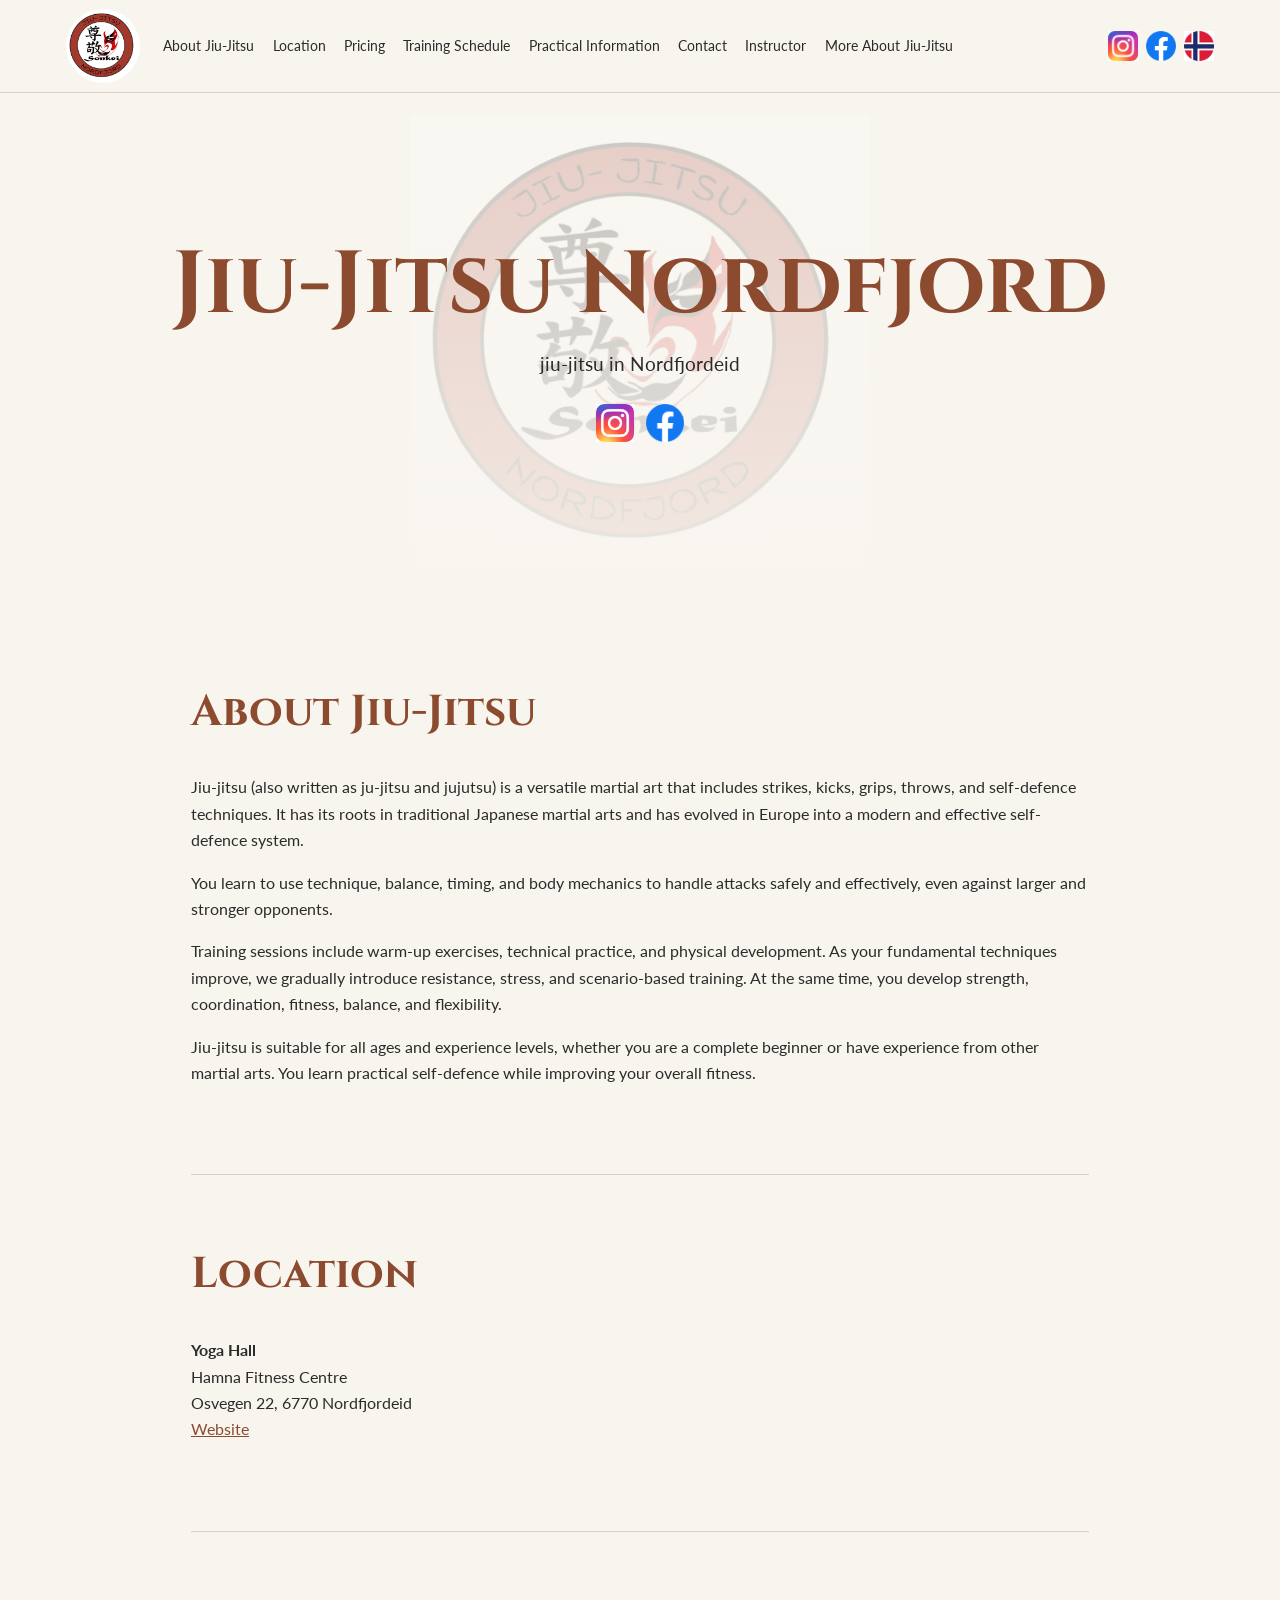
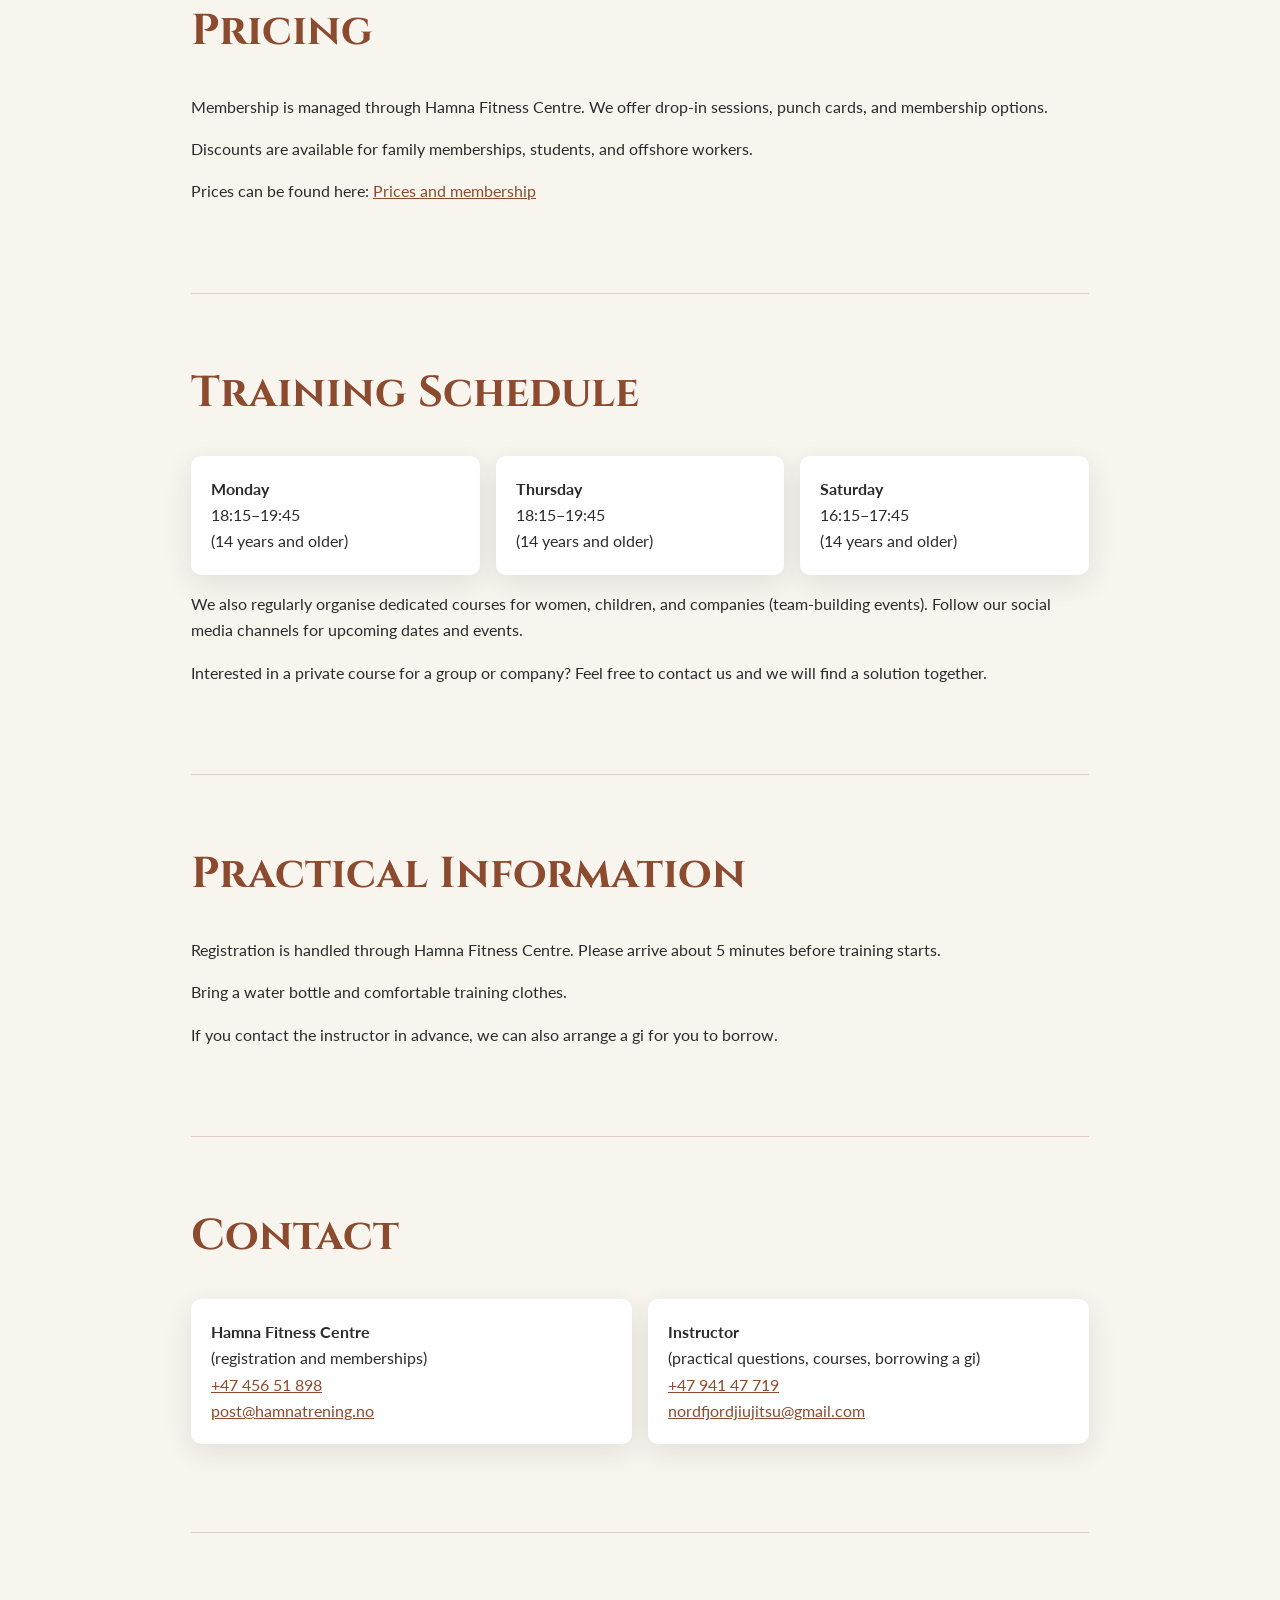
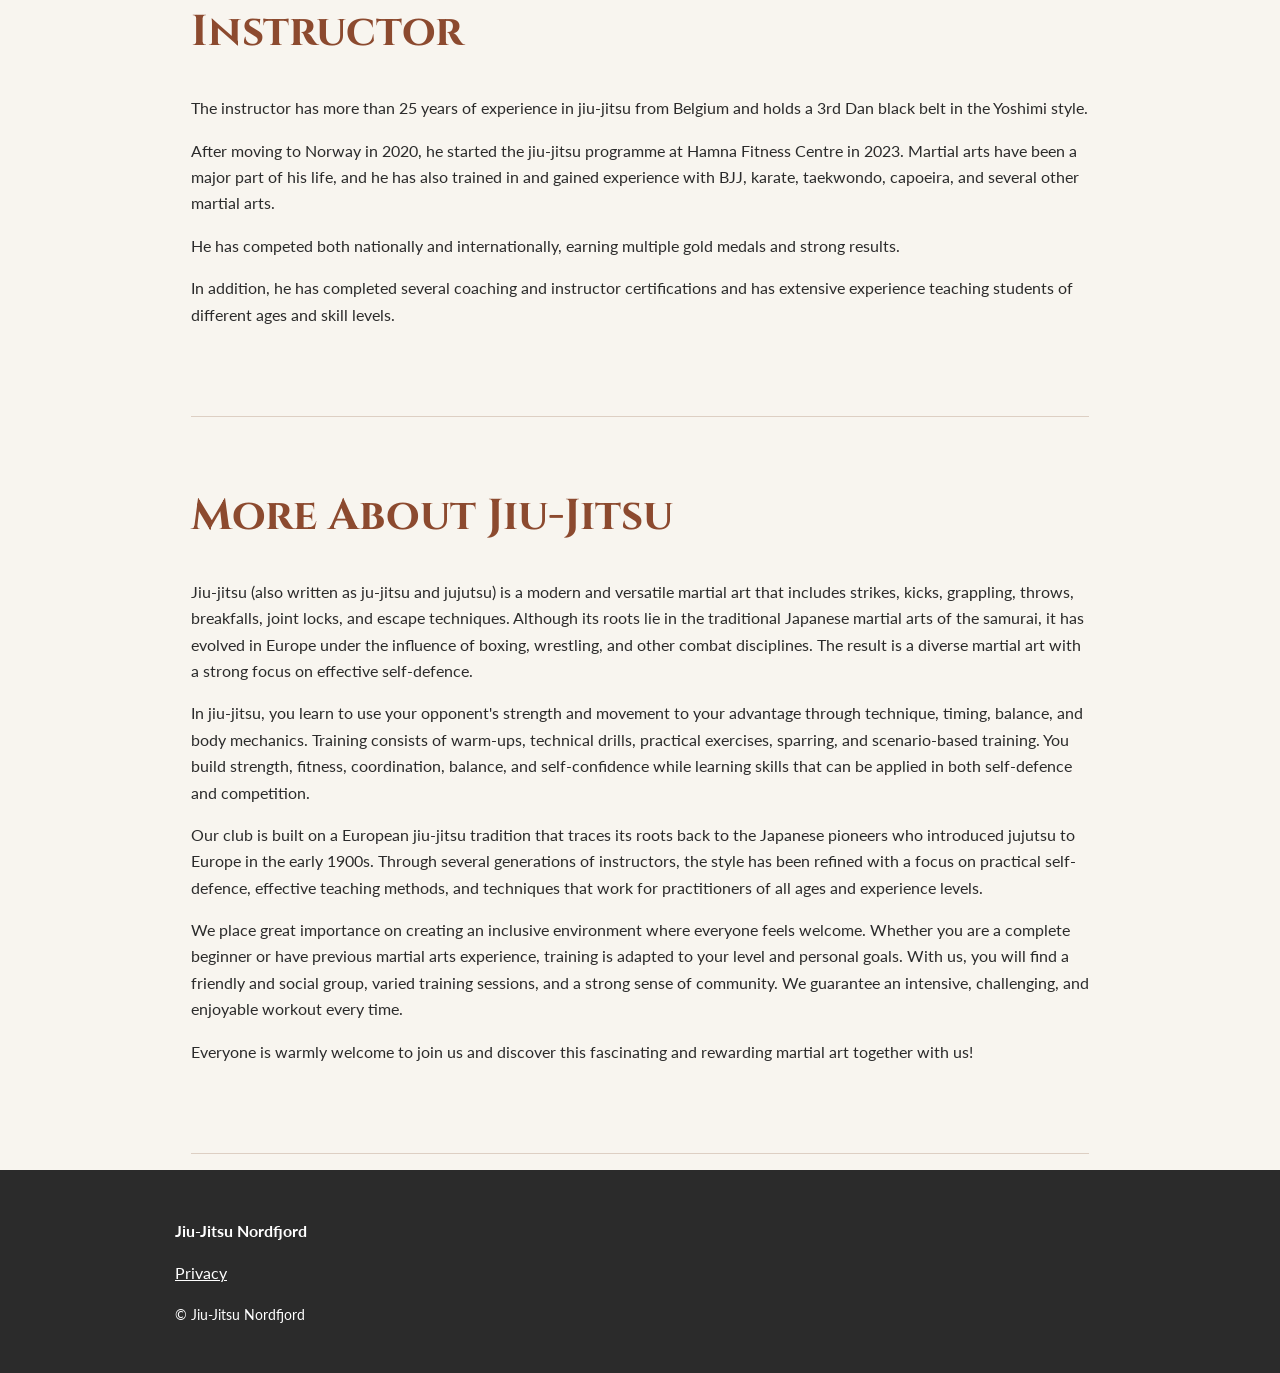
==== commit 762e3534: "Logo" ====
--- a/en/index.html
+++ b/en/index.html
@@ -15,14 +15,14 @@
         content="jiu-jitsu in Nordfjordeid. Training for beginners and experienced practitioners aged 14 and over.">
     <meta property="og:type" content="website">
     <link rel="stylesheet" href="../assets/css/style.css">
-    <link rel="icon" href="../assets/images/logo.jpg">
+    <link rel="icon" href="../assets/images/logo.png">
     <script
         type="application/ld+json">{"@context":"https://schema.org","@type":"SportsOrganization","name":"Jiu-Jitsu Nordfjord","url":"[INVULLEN-DOMENE]","email":"nordfjordjiujitsu@gmail.com","telephone":"+47 941 47 719","address":{"@type":"PostalAddress","streetAddress":"Osvegen 22","postalCode":"6770","addressLocality":"Nordfjordeid","addressCountry":"NO"}}</script>
 </head>
 
 <body><a class="skip" href="#main">Skip to content</a>
     <header class="topbar">
-        <div class="navwrap"><a class="brand" href="#top"><img src="../assets/images/logo.jpg"
+        <div class="navwrap"><a class="brand" href="#top"><img src="../assets/images/logo.png"
                     alt="Jiu-Jitsu Nordfjord logo"></a><button class="nav-toggle" aria-expanded="false"
                 aria-controls="nav">Menu</button>
             <nav id="nav" class="nav" aria-label="Jump to">
--- a/assets/css/style.css
+++ b/assets/css/style.css
@@ -127,7 +127,7 @@
     place-items: center;
     text-align: center;
     padding: 5rem 1rem;
-    background: linear-gradient(rgba(248, 245, 239, .78), rgba(248, 245, 239, .94)), url('../images/logo.jpg') center/460px no-repeat
+    background: linear-gradient(rgba(248, 245, 239, .78), rgba(248, 245, 239, .94)), url('../images/logo.png') center/460px no-repeat
 }
 
 .hero h1 {
